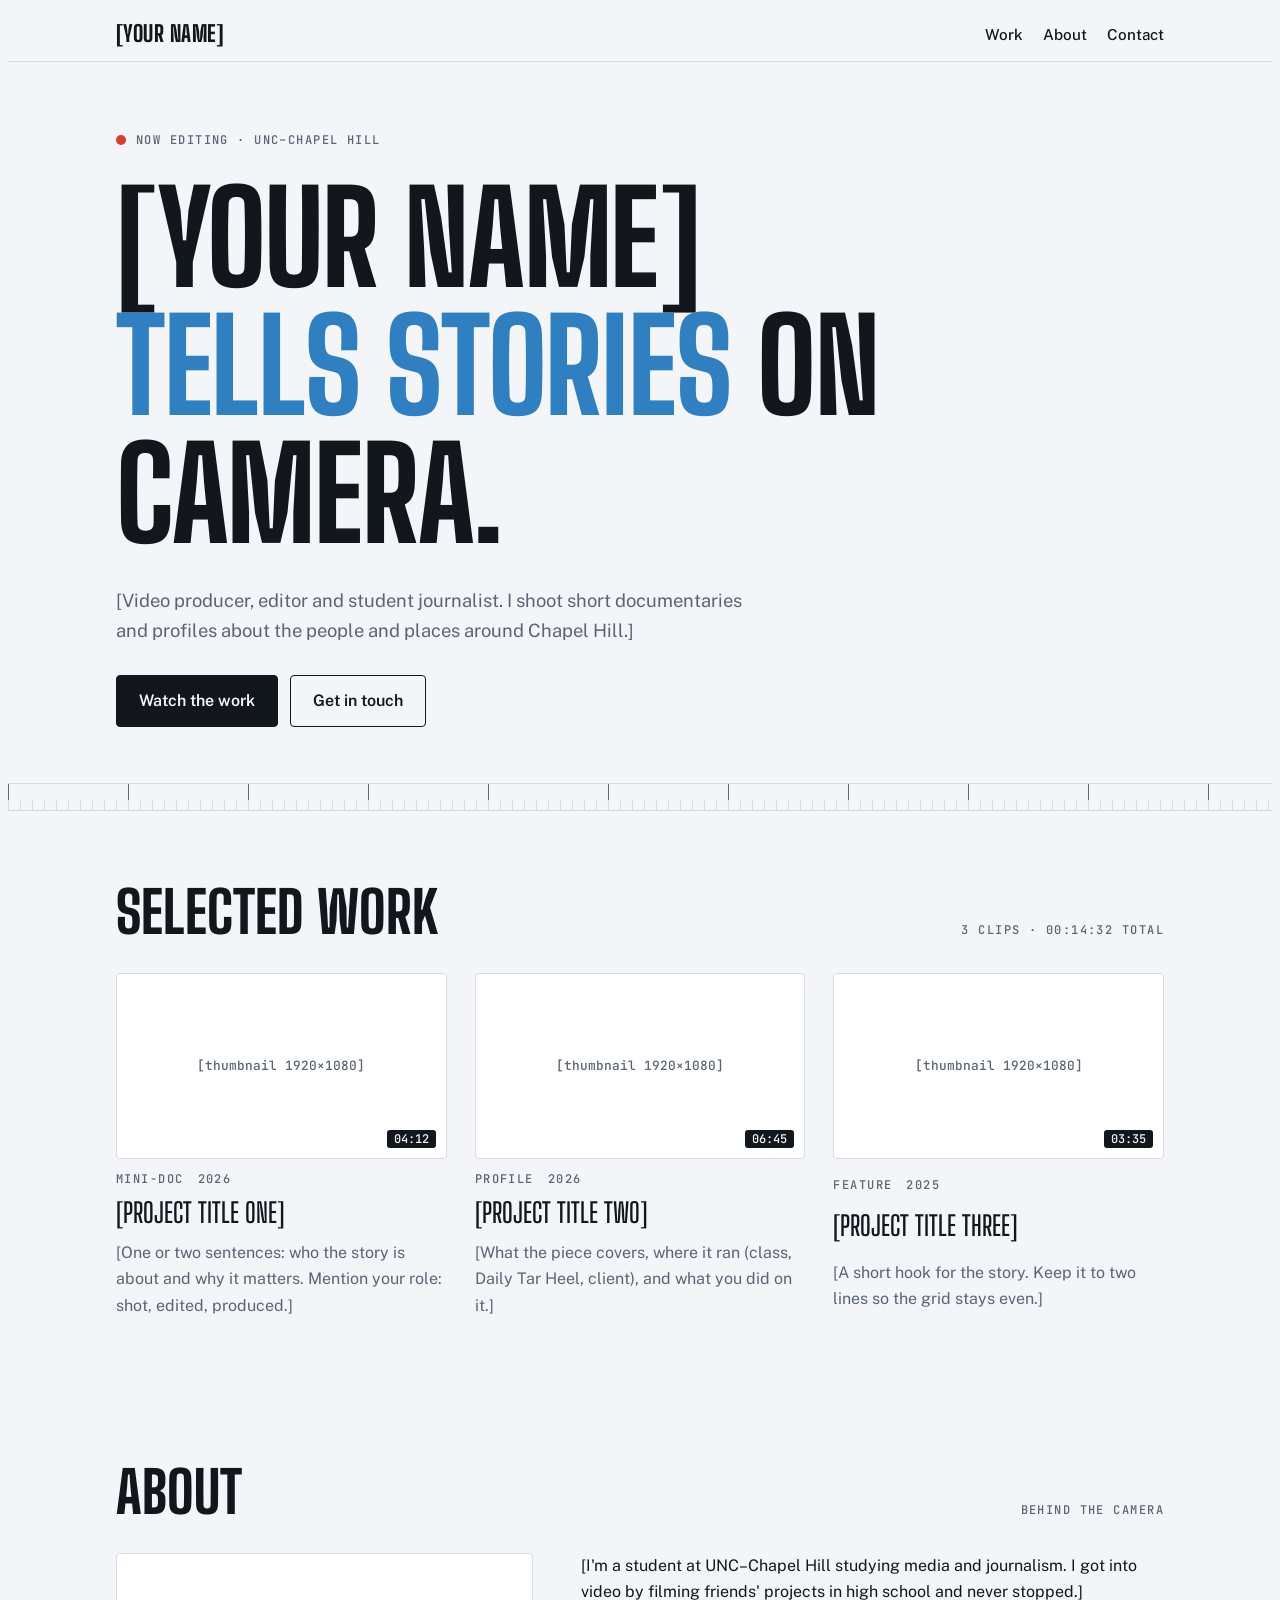
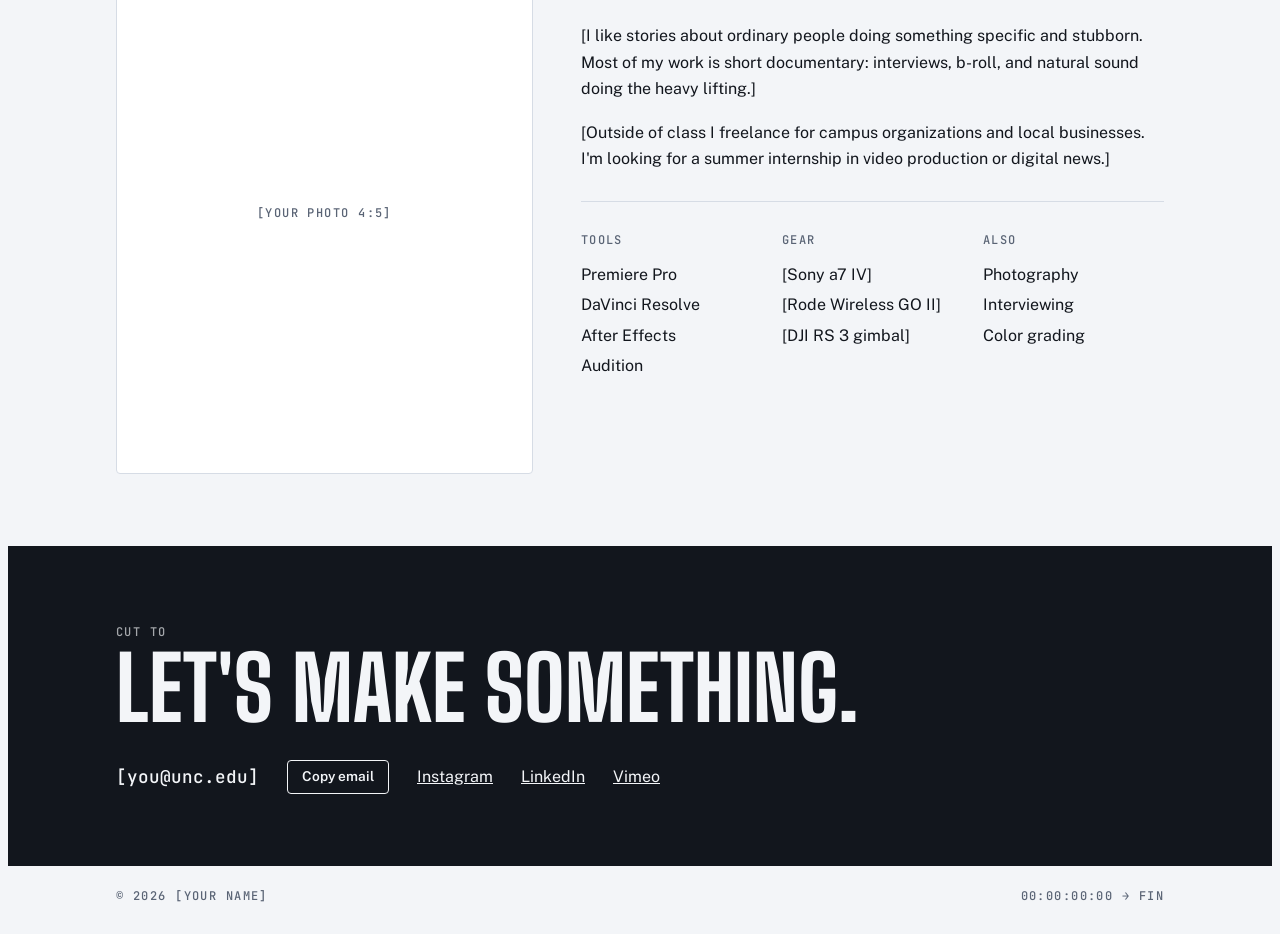
==== index.html @ 4b03401a "Add files via upload" ====
<!doctype html>
<html lang="en">
<head>
<meta charset="utf-8">
<meta name="viewport" content="width=device-width, initial-scale=1">
<title>Reel &amp; Portfolio</title>
<link rel="preconnect" href="https://fonts.googleapis.com">
<link rel="preconnect" href="https://fonts.gstatic.com" crossorigin>
<link rel="stylesheet" href="https://fonts.googleapis.com/css2?family=Big+Shoulders+Display:wght@600;800&family=Public+Sans:wght@400;500;600&family=JetBrains+Mono:wght@400;500&display=swap">
<style>
/* Layout: an editing-timeline page. Hero slate, then projects as "clips" with timecodes, then about + contact. */
:root {
  --bg: #f3f5f8;
  --surface: #ffffff;
  --ink: #12161d;
  --muted: #5a6475;
  --line: #d6dce5;
  --accent: #2f7fc1;      /* Carolina-ish blue, deepened for contrast */
  --rec: #d6402f;
  --display: "Big Shoulders Display", "Arial Narrow", Impact, sans-serif;
  --body: "Public Sans", system-ui, -apple-system, "Segoe UI", sans-serif;
  --mono: "JetBrains Mono", ui-monospace, Menlo, Consolas, monospace;
}
@media (prefers-color-scheme: dark) {
  :root:not([data-theme="light"]) {
    --bg: #0e1218; --surface: #161b23; --ink: #e8edf4; --muted: #96a1b3;
    --line: #2a313d; --accent: #6fb3e6; --rec: #ff6a55; color-scheme: dark;
  }
}
:root[data-theme="dark"] {
  --bg: #0e1218; --surface: #161b23; --ink: #e8edf4; --muted: #96a1b3;
  --line: #2a313d; --accent: #6fb3e6; --rec: #ff6a55; color-scheme: dark;
}

* { box-sizing: border-box; }
body {
  background: var(--bg); color: var(--ink);
  font: 400 1rem/1.65 var(--body);
}
.wrap {
  max-width: 1080px; margin: 0 auto;
  padding-left: max(16px, env(safe-area-inset-left, 0px));
  padding-right: max(16px, env(safe-area-inset-right, 0px));
}
a { color: var(--accent); }
a:focus-visible, button:focus-visible { outline: 2px solid var(--accent); outline-offset: 3px; }
h1, h2, h3 { font-family: var(--display); text-wrap: balance; line-height: 1; margin: 0; }
.label {
  font: 500 0.75rem/1 var(--mono); letter-spacing: 0.12em; text-transform: uppercase; color: var(--muted);
}

/* Nav */
nav {
  position: sticky; top: env(safe-area-inset-top, 0px); z-index: 5;
  background: color-mix(in srgb, var(--bg) 88%, transparent);
  backdrop-filter: blur(8px); border-bottom: 1px solid var(--line);
}
nav .wrap { display: flex; align-items: center; justify-content: space-between; gap: 16px; padding-block: 14px; }
.logo { font: 800 1.4rem/1 var(--display); letter-spacing: 0.02em; color: var(--ink); text-decoration: none; text-transform: uppercase; }
.nav-links { display: flex; gap: 20px; flex-wrap: wrap; }
.nav-links a { color: var(--ink); text-decoration: none; font-weight: 500; font-size: 0.95rem; }
.nav-links a:hover { color: var(--accent); }

/* Hero */
.hero .wrap { padding-block: 72px 56px; display: grid; gap: 28px; }
.rec { display: inline-flex; align-items: center; gap: 10px; }
.rec::before {
  content: ""; width: 10px; height: 10px; border-radius: 50%; background: var(--rec);
  animation: blink 1.4s steps(2, start) infinite;
}
@keyframes blink { to { visibility: hidden; } }
.hero h1 {
  font-size: clamp(3.4rem, 11vw, 8rem); font-weight: 800; text-transform: uppercase; letter-spacing: -0.01em;
}
.hero h1 span { color: var(--accent); }
.hero p { max-width: 58ch; font-size: 1.15rem; color: var(--muted); margin: 0; }
.cta { display: flex; gap: 12px; flex-wrap: wrap; }
.btn {
  display: inline-block; padding: 12px 22px; border-radius: 4px; font-weight: 600; text-decoration: none;
  border: 1.5px solid var(--ink); color: var(--ink);
}
.btn.primary { background: var(--ink); color: var(--bg); }
.btn:hover { border-color: var(--accent); }
.btn.primary:hover { background: var(--accent); }

/* Timeline ruler under hero */
.ruler {
  height: 28px; border-top: 1px solid var(--line); border-bottom: 1px solid var(--line);
  background-image:
    repeating-linear-gradient(90deg, var(--line) 0 1px, transparent 1px 12px),
    repeating-linear-gradient(90deg, var(--muted) 0 1px, transparent 1px 120px);
  background-size: auto 40%, auto 100%; background-repeat: repeat-x; background-position: bottom, bottom;
}

/* Sections */
section { padding-block: 72px; }
.sec-head { display: flex; align-items: baseline; justify-content: space-between; gap: 16px; flex-wrap: wrap; margin-bottom: 32px; }
.sec-head h2 { font-size: clamp(2.4rem, 6vw, 3.6rem); text-transform: uppercase; font-weight: 800; }

/* Project clips */
.clips { display: grid; grid-template-columns: repeat(auto-fit, minmax(300px, 1fr)); gap: 28px; }
.clip { display: grid; gap: 14px; min-width: 0; color: inherit; text-decoration: none; }
.thumb {
  position: relative; aspect-ratio: 16 / 9; max-width: 100%; border-radius: 4px; overflow: hidden;
  background: var(--surface); border: 1px solid var(--line);
  display: grid; place-items: center;
}
.thumb img { width: 100%; height: 100%; object-fit: cover; }
.thumb .placeholder { font: 500 0.8rem/1.4 var(--mono); color: var(--muted); text-align: center; padding: 16px; }
.thumb .tc {
  position: absolute; right: 10px; bottom: 10px; padding: 3px 7px; border-radius: 3px;
  font: 500 0.75rem/1 var(--mono); background: var(--ink); color: var(--bg);
}
.thumb .play {
  position: absolute; inset: 0; display: grid; place-items: center; opacity: 0; transition: opacity .2s;
  background: color-mix(in srgb, var(--ink) 35%, transparent);
}
.thumb .play::after {
  content: ""; border-left: 22px solid #fff; border-top: 14px solid transparent; border-bottom: 14px solid transparent; margin-left: 6px;
}
.clip:hover .play, .clip:focus-visible .play { opacity: 1; }
.clip h3 { font-size: 1.7rem; font-weight: 600; text-transform: uppercase; }
.clip p { margin: 0; color: var(--muted); }
.meta { display: flex; gap: 14px; flex-wrap: wrap; }

/* About */
.about-grid { display: grid; grid-template-columns: minmax(0, 1fr) minmax(0, 1.4fr); gap: 48px; align-items: start; }
.portrait {
  aspect-ratio: 4 / 5; max-width: 100%; border-radius: 4px; background: var(--surface); border: 1px solid var(--line);
  display: grid; place-items: center; overflow: hidden;
}
.portrait img { width: 100%; height: 100%; object-fit: cover; }
.about-text p { max-width: 62ch; margin: 0 0 1.1em; }
.kit { display: grid; grid-template-columns: repeat(auto-fit, minmax(180px, 1fr)); gap: 20px; margin-top: 28px; padding-top: 24px; border-top: 1px solid var(--line); }
.kit ul { list-style: none; padding: 0; margin: 10px 0 0; display: grid; gap: 4px; }

/* Contact */
.contact { background: var(--ink); color: var(--bg); }
.contact h2 { font-size: clamp(2.6rem, 8vw, 5.5rem); text-transform: uppercase; font-weight: 800; }
.contact .label { color: color-mix(in srgb, var(--bg) 65%, var(--ink)); }
.contact-row { display: flex; gap: 12px 28px; flex-wrap: wrap; margin-top: 28px; align-items: center; }
.email { font: 500 1.1rem/1 var(--mono); user-select: all; }
.contact a { color: var(--bg); }
.copy {
  font: 600 0.85rem/1 var(--body); padding: 9px 14px; border-radius: 4px; cursor: pointer;
  background: transparent; color: var(--bg); border: 1.5px solid currentColor;
}
footer .wrap { padding-block: 24px; display: flex; justify-content: space-between; gap: 12px; flex-wrap: wrap; }

@media (max-width: 720px) {
  .about-grid { grid-template-columns: 1fr; }
  .portrait { max-width: 320px; }
  .hero .wrap { padding-block: 48px 40px; }
  section { padding-block: 52px; }
}
@media (prefers-reduced-motion: reduce) {
  .rec::before { animation: none; }
  .thumb .play { transition: none; }
}
</style>
</head>
<body>

<!-- ============================================================
     EDIT ME: everything in [brackets] is a placeholder.
     Images: drop files next to this page and swap the
     <div class="placeholder"> for <img src="your-file.jpg" alt="...">
     ============================================================ -->

<nav>
  <div class="wrap">
    <a class="logo" href="#top">[Your Name]</a>
    <div class="nav-links">
      <a href="#work">Work</a>
      <a href="#about">About</a>
      <a href="#contact">Contact</a>
    </div>
  </div>
</nav>

<header class="hero" id="top">
  <div class="wrap">
    <span class="label rec">Now editing · UNC–Chapel Hill</span>
    <h1>[Your Name]<br><span>tells stories</span> on camera.</h1>
    <p>[Video producer, editor and student journalist. I shoot short documentaries and profiles about the people and places around Chapel Hill.]</p>
    <div class="cta">
      <a class="btn primary" href="#work">Watch the work</a>
      <a class="btn" href="#contact">Get in touch</a>
    </div>
  </div>
  <div class="ruler" aria-hidden="true"></div>
</header>

<main>
  <section id="work">
    <div class="wrap">
      <div class="sec-head">
        <h2>Selected work</h2>
        <span class="label">3 clips · 00:14:32 total</span>
      </div>

      <div class="clips">
        <a class="clip" href="[https://youtube.com/your-video-1]" target="_blank" rel="noopener">
          <div class="thumb">
            <div class="placeholder">[thumbnail 1920×1080]</div>
            <span class="play" aria-hidden="true"></span>
            <span class="tc">04:12</span>
          </div>
          <div class="meta"><span class="label">Mini-doc</span><span class="label">2026</span></div>
          <h3>[Project title one]</h3>
          <p>[One or two sentences: who the story is about and why it matters. Mention your role: shot, edited, produced.]</p>
        </a>

        <a class="clip" href="[https://youtube.com/your-video-2]" target="_blank" rel="noopener">
          <div class="thumb">
            <div class="placeholder">[thumbnail 1920×1080]</div>
            <span class="play" aria-hidden="true"></span>
            <span class="tc">06:45</span>
          </div>
          <div class="meta"><span class="label">Profile</span><span class="label">2026</span></div>
          <h3>[Project title two]</h3>
          <p>[What the piece covers, where it ran (class, Daily Tar Heel, client), and what you did on it.]</p>
        </a>

        <a class="clip" href="[https://youtube.com/your-video-3]" target="_blank" rel="noopener">
          <div class="thumb">
            <div class="placeholder">[thumbnail 1920×1080]</div>
            <span class="play" aria-hidden="true"></span>
            <span class="tc">03:35</span>
          </div>
          <div class="meta"><span class="label">Feature</span><span class="label">2025</span></div>
          <h3>[Project title three]</h3>
          <p>[A short hook for the story. Keep it to two lines so the grid stays even.]</p>
        </a>
      </div>
    </div>
  </section>

  <section id="about">
    <div class="wrap">
      <div class="sec-head">
        <h2>About</h2>
        <span class="label">Behind the camera</span>
      </div>
      <div class="about-grid">
        <div class="portrait">
          <div class="placeholder label">[your photo 4:5]</div>
        </div>
        <div class="about-text">
          <p>[I'm a student at UNC–Chapel Hill studying media and journalism. I got into video by filming friends' projects in high school and never stopped.]</p>
          <p>[I like stories about ordinary people doing something specific and stubborn. Most of my work is short documentary: interviews, b-roll, and natural sound doing the heavy lifting.]</p>
          <p>[Outside of class I freelance for campus organizations and local businesses. I'm looking for a summer internship in video production or digital news.]</p>

          <div class="kit">
            <div>
              <span class="label">Tools</span>
              <ul><li>Premiere Pro</li><li>DaVinci Resolve</li><li>After Effects</li><li>Audition</li></ul>
            </div>
            <div>
              <span class="label">Gear</span>
              <ul><li>[Sony a7 IV]</li><li>[Rode Wireless GO II]</li><li>[DJI RS 3 gimbal]</li></ul>
            </div>
            <div>
              <span class="label">Also</span>
              <ul><li>Photography</li><li>Interviewing</li><li>Color grading</li></ul>
            </div>
          </div>
        </div>
      </div>
    </div>
  </section>

  <section id="contact" class="contact">
    <div class="wrap">
      <span class="label">Cut to</span>
      <h2>Let's make something.</h2>
      <div class="contact-row">
        <span class="email" id="email">[you@unc.edu]</span>
        <button class="copy" id="copy-btn" type="button">Copy email</button>
        <a href="[https://instagram.com/you]" target="_blank" rel="noopener">Instagram</a>
        <a href="[https://linkedin.com/in/you]" target="_blank" rel="noopener">LinkedIn</a>
        <a href="[https://vimeo.com/you]" target="_blank" rel="noopener">Vimeo</a>
      </div>
    </div>
  </section>
</main>

<footer>
  <div class="wrap">
    <span class="label">© 2026 [Your Name]</span>
    <span class="label">00:00:00:00 → fin</span>
  </div>
</footer>

<script>
document.getElementById('copy-btn').addEventListener('click', function () {
  var btn = this, text = document.getElementById('email').textContent.trim();
  function done(msg) { btn.textContent = msg; setTimeout(function () { btn.textContent = 'Copy email'; }, 1600); }
  if (navigator.clipboard && navigator.clipboard.writeText) {
    navigator.clipboard.writeText(text).then(function () { done('Copied'); }, fallback);
  } else { fallback(); }
  function fallback() {
    var r = document.createRange(); r.selectNodeContents(document.getElementById('email'));
    var s = getSelection(); s.removeAllRanges(); s.addRange(r); done('Press ⌘C');
  }
});
</script>
</body>
</html>
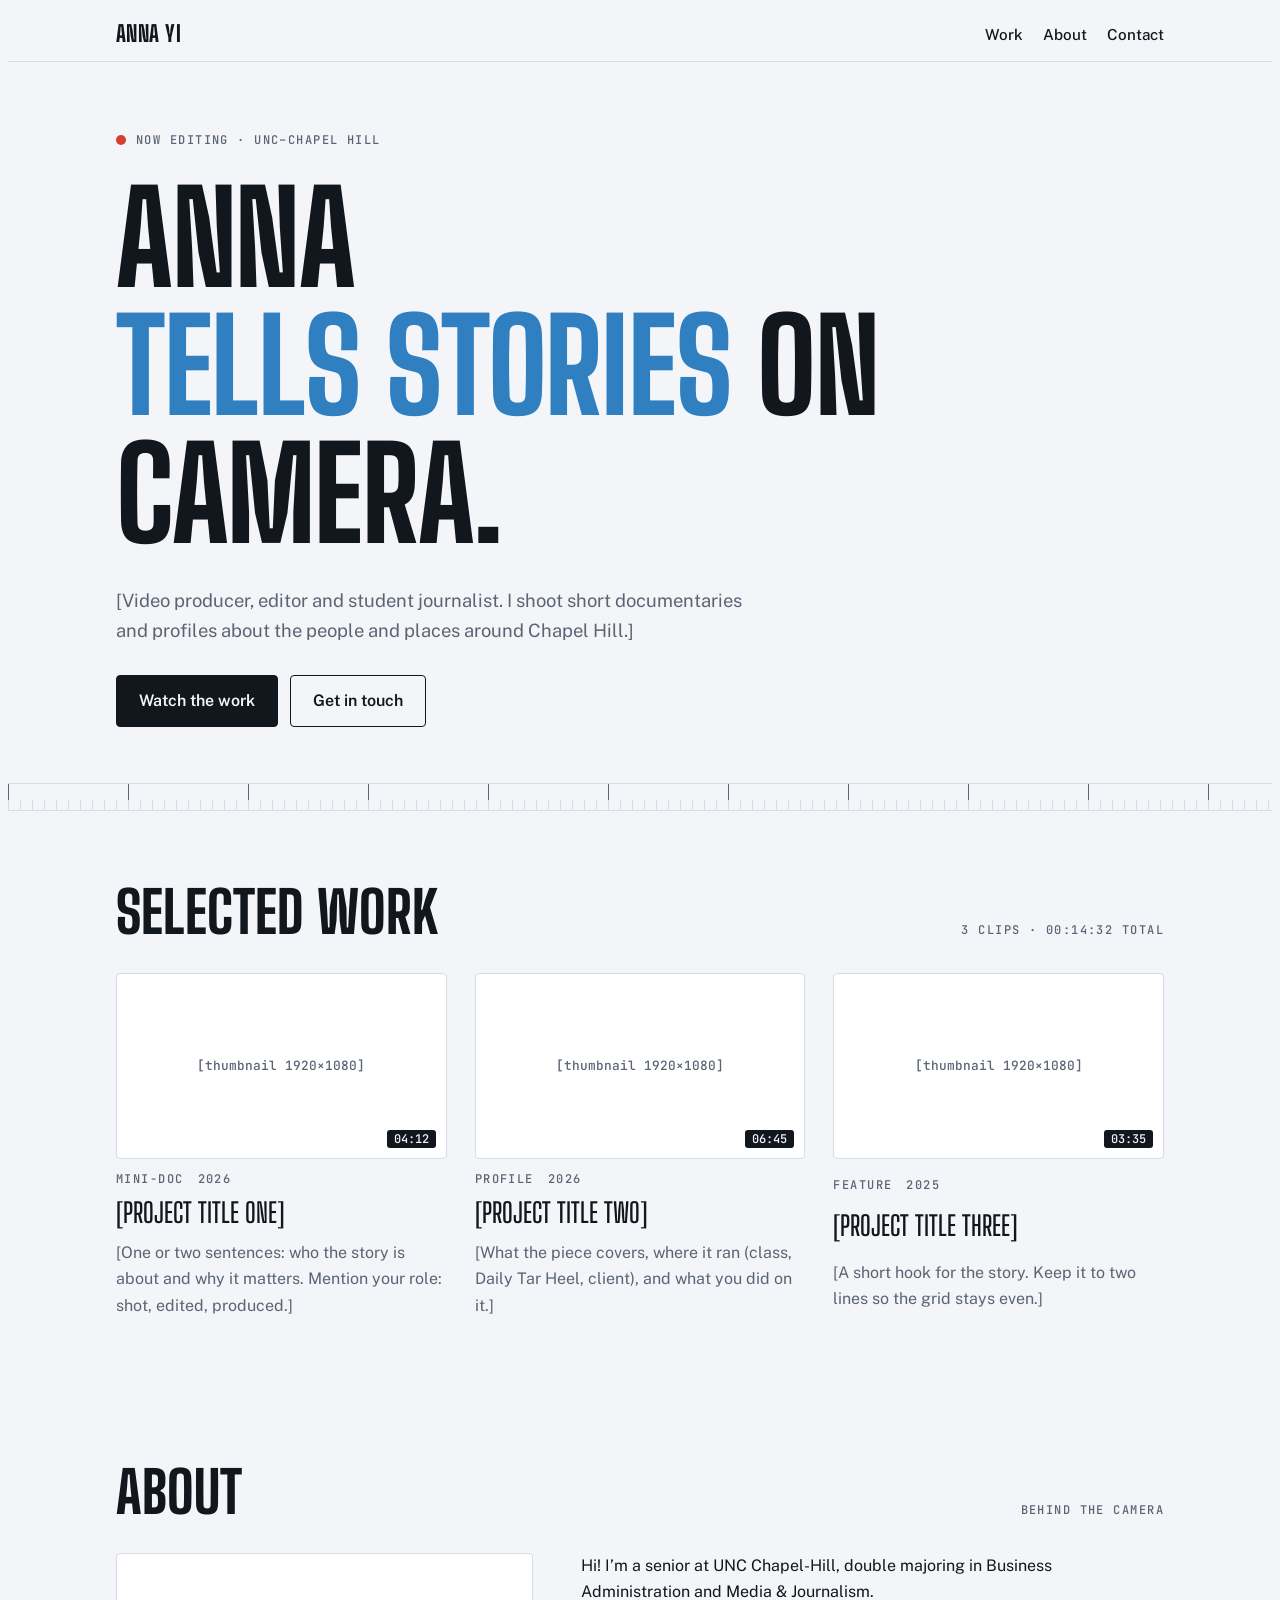
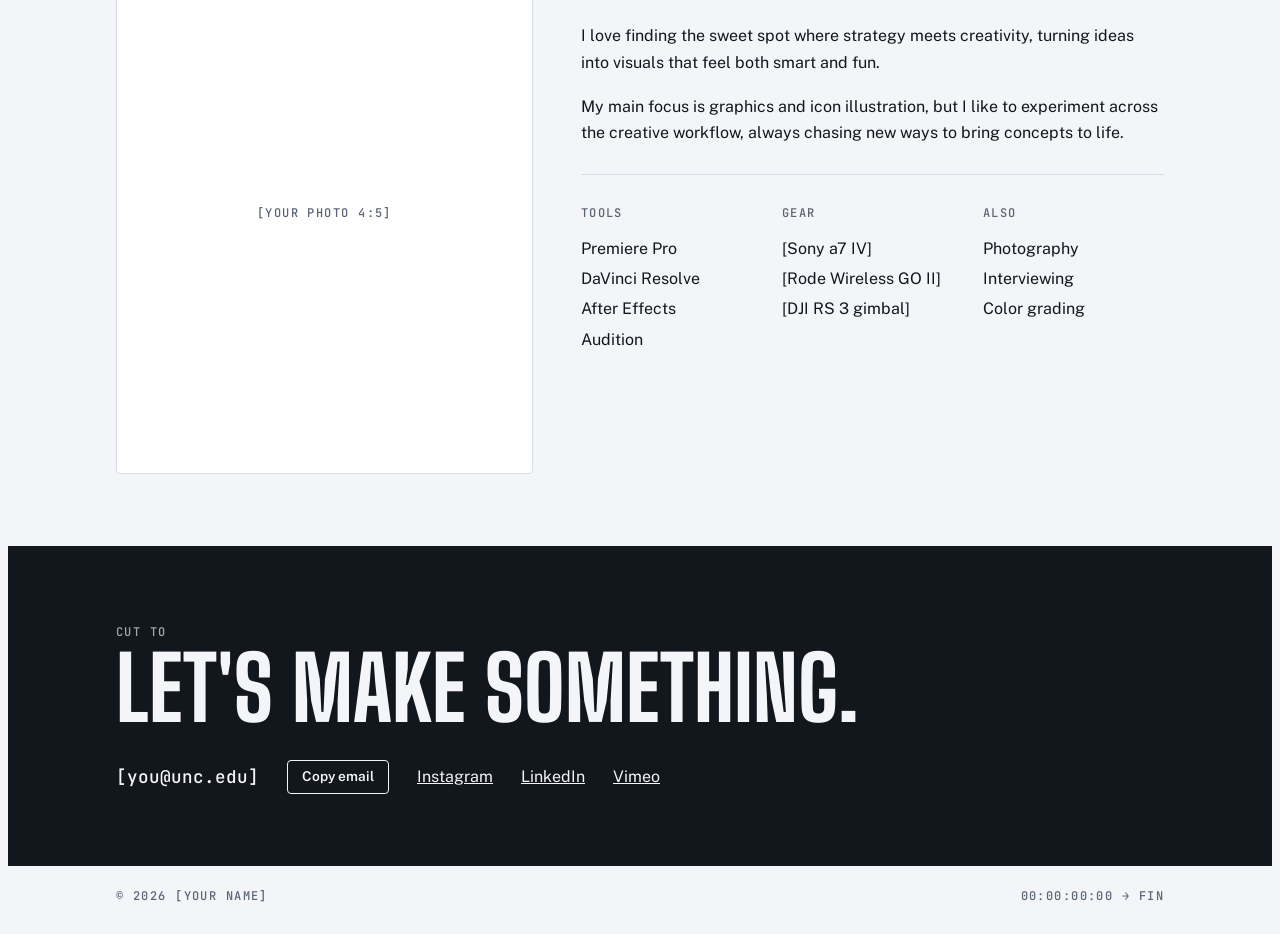
==== commit df5e5430: "Update index.html filled in some name blanks" ====
--- a/index.html
+++ b/index.html
@@ -169,7 +169,7 @@
 
 <nav>
   <div class="wrap">
-    <a class="logo" href="#top">[Your Name]</a>
+    <a class="logo" href="#top">Anna Yi</a>
     <div class="nav-links">
       <a href="#work">Work</a>
       <a href="#about">About</a>
@@ -181,7 +181,7 @@
 <header class="hero" id="top">
   <div class="wrap">
     <span class="label rec">Now editing · UNC–Chapel Hill</span>
-    <h1>[Your Name]<br><span>tells stories</span> on camera.</h1>
+    <h1>Anna <br><span>tells stories</span> on camera.</h1>
     <p>[Video producer, editor and student journalist. I shoot short documentaries and profiles about the people and places around Chapel Hill.]</p>
     <div class="cta">
       <a class="btn primary" href="#work">Watch the work</a>
@@ -247,9 +247,9 @@
           <div class="placeholder label">[your photo 4:5]</div>
         </div>
         <div class="about-text">
-          <p>[I'm a student at UNC–Chapel Hill studying media and journalism. I got into video by filming friends' projects in high school and never stopped.]</p>
-          <p>[I like stories about ordinary people doing something specific and stubborn. Most of my work is short documentary: interviews, b-roll, and natural sound doing the heavy lifting.]</p>
-          <p>[Outside of class I freelance for campus organizations and local businesses. I'm looking for a summer internship in video production or digital news.]</p>
+          <p>Hi! I’m a senior at UNC Chapel-Hill, double majoring in Business Administration and Media & Journalism. </p>
+          <p>I love finding the sweet spot where strategy meets creativity, turning ideas into visuals that feel both smart and fun. </p>
+          <p>My main focus is graphics and icon illustration, but I like to experiment across the creative workflow, always chasing new ways to bring concepts to life.</p>
 
           <div class="kit">
             <div>
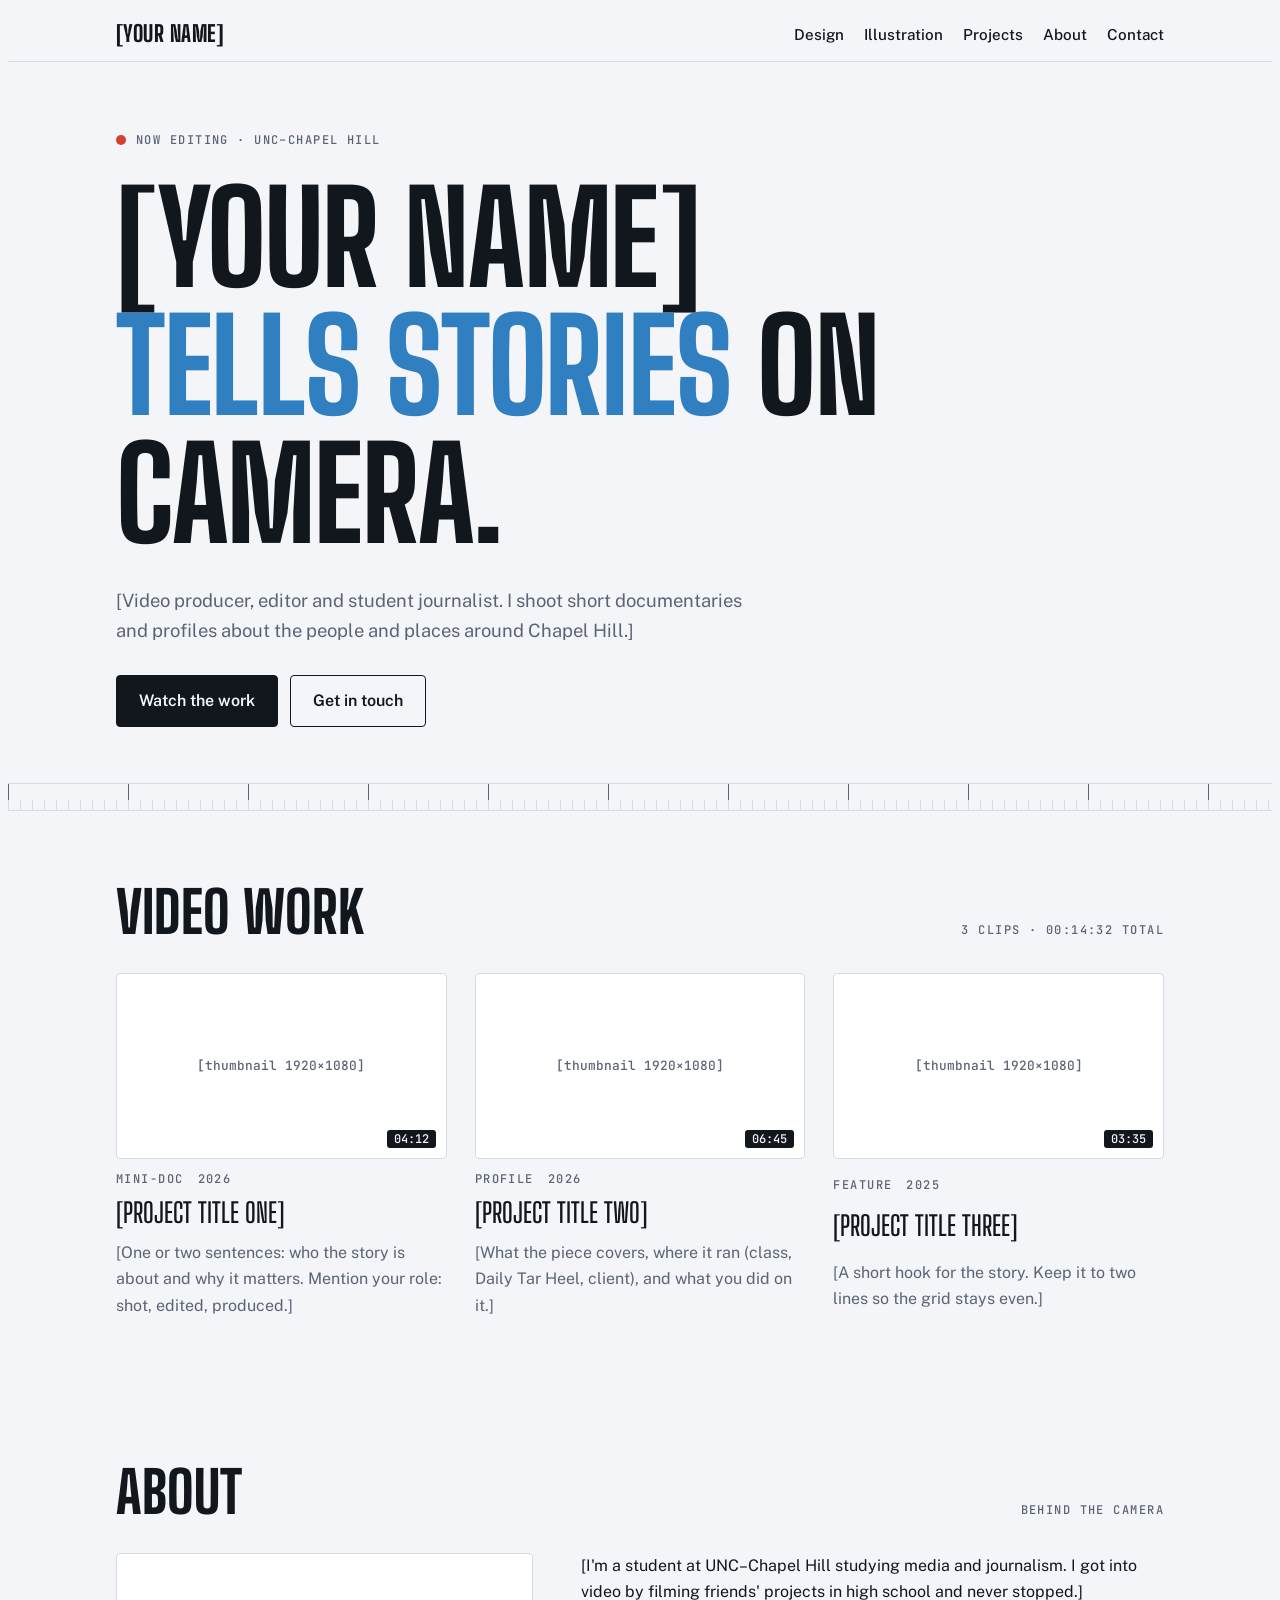
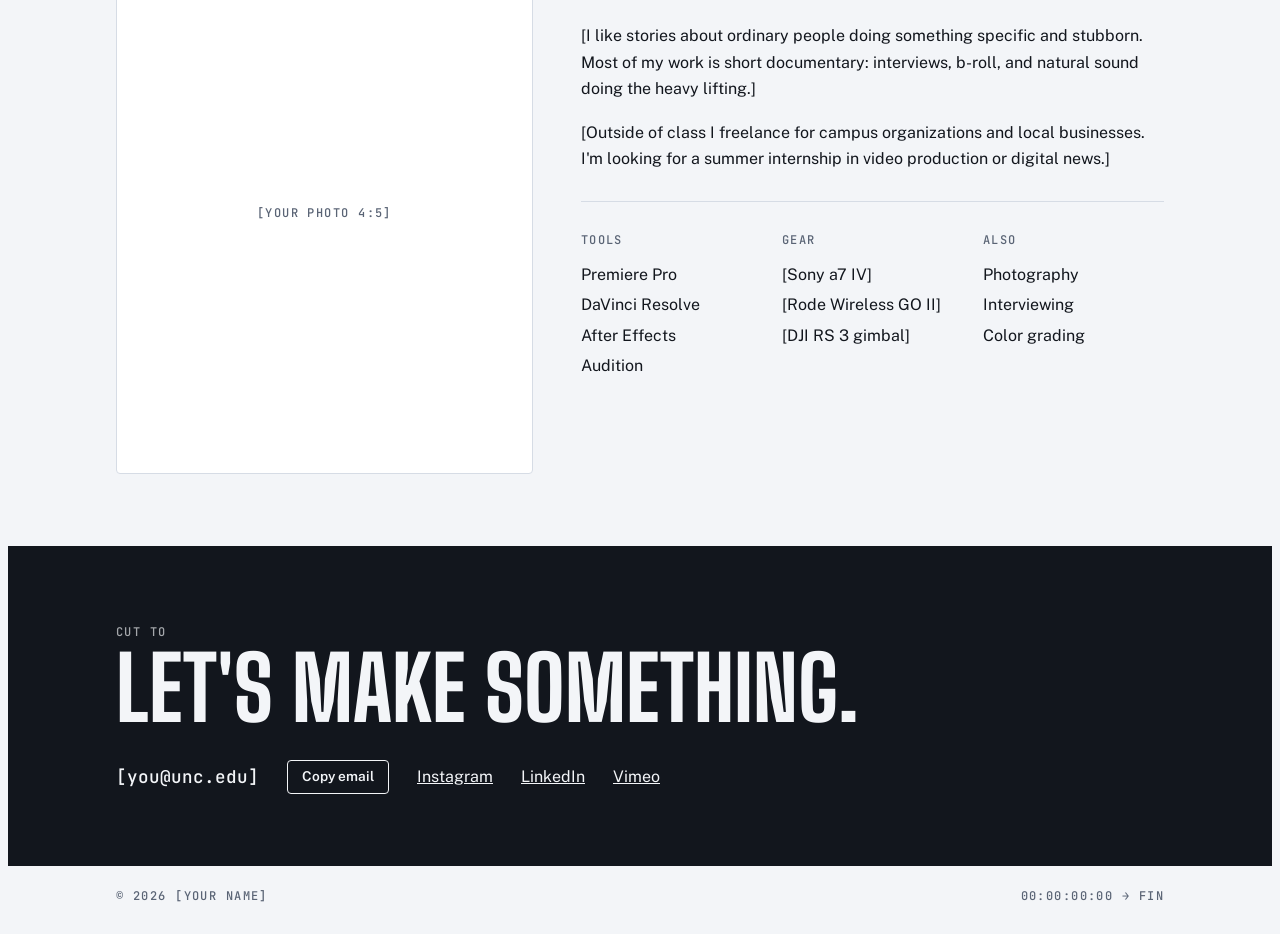
==== commit fa34627c: "Add files via upload" ====
--- a/index.html
+++ b/index.html
@@ -7,157 +7,7 @@
 <link rel="preconnect" href="https://fonts.googleapis.com">
 <link rel="preconnect" href="https://fonts.gstatic.com" crossorigin>
 <link rel="stylesheet" href="https://fonts.googleapis.com/css2?family=Big+Shoulders+Display:wght@600;800&family=Public+Sans:wght@400;500;600&family=JetBrains+Mono:wght@400;500&display=swap">
-<style>
-/* Layout: an editing-timeline page. Hero slate, then projects as "clips" with timecodes, then about + contact. */
-:root {
-  --bg: #f3f5f8;
-  --surface: #ffffff;
-  --ink: #12161d;
-  --muted: #5a6475;
-  --line: #d6dce5;
-  --accent: #2f7fc1;      /* Carolina-ish blue, deepened for contrast */
-  --rec: #d6402f;
-  --display: "Big Shoulders Display", "Arial Narrow", Impact, sans-serif;
-  --body: "Public Sans", system-ui, -apple-system, "Segoe UI", sans-serif;
-  --mono: "JetBrains Mono", ui-monospace, Menlo, Consolas, monospace;
-}
-@media (prefers-color-scheme: dark) {
-  :root:not([data-theme="light"]) {
-    --bg: #0e1218; --surface: #161b23; --ink: #e8edf4; --muted: #96a1b3;
-    --line: #2a313d; --accent: #6fb3e6; --rec: #ff6a55; color-scheme: dark;
-  }
-}
-:root[data-theme="dark"] {
-  --bg: #0e1218; --surface: #161b23; --ink: #e8edf4; --muted: #96a1b3;
-  --line: #2a313d; --accent: #6fb3e6; --rec: #ff6a55; color-scheme: dark;
-}
-
-* { box-sizing: border-box; }
-body {
-  background: var(--bg); color: var(--ink);
-  font: 400 1rem/1.65 var(--body);
-}
-.wrap {
-  max-width: 1080px; margin: 0 auto;
-  padding-left: max(16px, env(safe-area-inset-left, 0px));
-  padding-right: max(16px, env(safe-area-inset-right, 0px));
-}
-a { color: var(--accent); }
-a:focus-visible, button:focus-visible { outline: 2px solid var(--accent); outline-offset: 3px; }
-h1, h2, h3 { font-family: var(--display); text-wrap: balance; line-height: 1; margin: 0; }
-.label {
-  font: 500 0.75rem/1 var(--mono); letter-spacing: 0.12em; text-transform: uppercase; color: var(--muted);
-}
-
-/* Nav */
-nav {
-  position: sticky; top: env(safe-area-inset-top, 0px); z-index: 5;
-  background: color-mix(in srgb, var(--bg) 88%, transparent);
-  backdrop-filter: blur(8px); border-bottom: 1px solid var(--line);
-}
-nav .wrap { display: flex; align-items: center; justify-content: space-between; gap: 16px; padding-block: 14px; }
-.logo { font: 800 1.4rem/1 var(--display); letter-spacing: 0.02em; color: var(--ink); text-decoration: none; text-transform: uppercase; }
-.nav-links { display: flex; gap: 20px; flex-wrap: wrap; }
-.nav-links a { color: var(--ink); text-decoration: none; font-weight: 500; font-size: 0.95rem; }
-.nav-links a:hover { color: var(--accent); }
-
-/* Hero */
-.hero .wrap { padding-block: 72px 56px; display: grid; gap: 28px; }
-.rec { display: inline-flex; align-items: center; gap: 10px; }
-.rec::before {
-  content: ""; width: 10px; height: 10px; border-radius: 50%; background: var(--rec);
-  animation: blink 1.4s steps(2, start) infinite;
-}
-@keyframes blink { to { visibility: hidden; } }
-.hero h1 {
-  font-size: clamp(3.4rem, 11vw, 8rem); font-weight: 800; text-transform: uppercase; letter-spacing: -0.01em;
-}
-.hero h1 span { color: var(--accent); }
-.hero p { max-width: 58ch; font-size: 1.15rem; color: var(--muted); margin: 0; }
-.cta { display: flex; gap: 12px; flex-wrap: wrap; }
-.btn {
-  display: inline-block; padding: 12px 22px; border-radius: 4px; font-weight: 600; text-decoration: none;
-  border: 1.5px solid var(--ink); color: var(--ink);
-}
-.btn.primary { background: var(--ink); color: var(--bg); }
-.btn:hover { border-color: var(--accent); }
-.btn.primary:hover { background: var(--accent); }
-
-/* Timeline ruler under hero */
-.ruler {
-  height: 28px; border-top: 1px solid var(--line); border-bottom: 1px solid var(--line);
-  background-image:
-    repeating-linear-gradient(90deg, var(--line) 0 1px, transparent 1px 12px),
-    repeating-linear-gradient(90deg, var(--muted) 0 1px, transparent 1px 120px);
-  background-size: auto 40%, auto 100%; background-repeat: repeat-x; background-position: bottom, bottom;
-}
-
-/* Sections */
-section { padding-block: 72px; }
-.sec-head { display: flex; align-items: baseline; justify-content: space-between; gap: 16px; flex-wrap: wrap; margin-bottom: 32px; }
-.sec-head h2 { font-size: clamp(2.4rem, 6vw, 3.6rem); text-transform: uppercase; font-weight: 800; }
-
-/* Project clips */
-.clips { display: grid; grid-template-columns: repeat(auto-fit, minmax(300px, 1fr)); gap: 28px; }
-.clip { display: grid; gap: 14px; min-width: 0; color: inherit; text-decoration: none; }
-.thumb {
-  position: relative; aspect-ratio: 16 / 9; max-width: 100%; border-radius: 4px; overflow: hidden;
-  background: var(--surface); border: 1px solid var(--line);
-  display: grid; place-items: center;
-}
-.thumb img { width: 100%; height: 100%; object-fit: cover; }
-.thumb .placeholder { font: 500 0.8rem/1.4 var(--mono); color: var(--muted); text-align: center; padding: 16px; }
-.thumb .tc {
-  position: absolute; right: 10px; bottom: 10px; padding: 3px 7px; border-radius: 3px;
-  font: 500 0.75rem/1 var(--mono); background: var(--ink); color: var(--bg);
-}
-.thumb .play {
-  position: absolute; inset: 0; display: grid; place-items: center; opacity: 0; transition: opacity .2s;
-  background: color-mix(in srgb, var(--ink) 35%, transparent);
-}
-.thumb .play::after {
-  content: ""; border-left: 22px solid #fff; border-top: 14px solid transparent; border-bottom: 14px solid transparent; margin-left: 6px;
-}
-.clip:hover .play, .clip:focus-visible .play { opacity: 1; }
-.clip h3 { font-size: 1.7rem; font-weight: 600; text-transform: uppercase; }
-.clip p { margin: 0; color: var(--muted); }
-.meta { display: flex; gap: 14px; flex-wrap: wrap; }
-
-/* About */
-.about-grid { display: grid; grid-template-columns: minmax(0, 1fr) minmax(0, 1.4fr); gap: 48px; align-items: start; }
-.portrait {
-  aspect-ratio: 4 / 5; max-width: 100%; border-radius: 4px; background: var(--surface); border: 1px solid var(--line);
-  display: grid; place-items: center; overflow: hidden;
-}
-.portrait img { width: 100%; height: 100%; object-fit: cover; }
-.about-text p { max-width: 62ch; margin: 0 0 1.1em; }
-.kit { display: grid; grid-template-columns: repeat(auto-fit, minmax(180px, 1fr)); gap: 20px; margin-top: 28px; padding-top: 24px; border-top: 1px solid var(--line); }
-.kit ul { list-style: none; padding: 0; margin: 10px 0 0; display: grid; gap: 4px; }
-
-/* Contact */
-.contact { background: var(--ink); color: var(--bg); }
-.contact h2 { font-size: clamp(2.6rem, 8vw, 5.5rem); text-transform: uppercase; font-weight: 800; }
-.contact .label { color: color-mix(in srgb, var(--bg) 65%, var(--ink)); }
-.contact-row { display: flex; gap: 12px 28px; flex-wrap: wrap; margin-top: 28px; align-items: center; }
-.email { font: 500 1.1rem/1 var(--mono); user-select: all; }
-.contact a { color: var(--bg); }
-.copy {
-  font: 600 0.85rem/1 var(--body); padding: 9px 14px; border-radius: 4px; cursor: pointer;
-  background: transparent; color: var(--bg); border: 1.5px solid currentColor;
-}
-footer .wrap { padding-block: 24px; display: flex; justify-content: space-between; gap: 12px; flex-wrap: wrap; }
-
-@media (max-width: 720px) {
-  .about-grid { grid-template-columns: 1fr; }
-  .portrait { max-width: 320px; }
-  .hero .wrap { padding-block: 48px 40px; }
-  section { padding-block: 52px; }
-}
-@media (prefers-reduced-motion: reduce) {
-  .rec::before { animation: none; }
-  .thumb .play { transition: none; }
-}
-</style>
+<link rel="stylesheet" href="style.css">
 </head>
 <body>
 
@@ -169,10 +19,12 @@
 
 <nav>
   <div class="wrap">
-    <a class="logo" href="#top">Anna Yi</a>
+    <a class="logo" href="index.html">[Your Name]</a>
     <div class="nav-links">
-      <a href="#work">Work</a>
-      <a href="#about">About</a>
+      <a href="design.html">Design</a>
+      <a href="illustration.html">Illustration</a>
+      <a href="projects.html">Projects</a>
+      <a href="index.html#about">About</a>
       <a href="#contact">Contact</a>
     </div>
   </div>
@@ -181,7 +33,7 @@
 <header class="hero" id="top">
   <div class="wrap">
     <span class="label rec">Now editing · UNC–Chapel Hill</span>
-    <h1>Anna <br><span>tells stories</span> on camera.</h1>
+    <h1>[Your Name]<br><span>tells stories</span> on camera.</h1>
     <p>[Video producer, editor and student journalist. I shoot short documentaries and profiles about the people and places around Chapel Hill.]</p>
     <div class="cta">
       <a class="btn primary" href="#work">Watch the work</a>
@@ -195,7 +47,7 @@
   <section id="work">
     <div class="wrap">
       <div class="sec-head">
-        <h2>Selected work</h2>
+        <h2>Video work</h2>
         <span class="label">3 clips · 00:14:32 total</span>
       </div>
 
@@ -247,9 +99,9 @@
           <div class="placeholder label">[your photo 4:5]</div>
         </div>
         <div class="about-text">
-          <p>Hi! I’m a senior at UNC Chapel-Hill, double majoring in Business Administration and Media & Journalism. </p>
-          <p>I love finding the sweet spot where strategy meets creativity, turning ideas into visuals that feel both smart and fun. </p>
-          <p>My main focus is graphics and icon illustration, but I like to experiment across the creative workflow, always chasing new ways to bring concepts to life.</p>
+          <p>[I'm a student at UNC–Chapel Hill studying media and journalism. I got into video by filming friends' projects in high school and never stopped.]</p>
+          <p>[I like stories about ordinary people doing something specific and stubborn. Most of my work is short documentary: interviews, b-roll, and natural sound doing the heavy lifting.]</p>
+          <p>[Outside of class I freelance for campus organizations and local businesses. I'm looking for a summer internship in video production or digital news.]</p>
 
           <div class="kit">
             <div>
--- a/style.css
+++ b/style.css
@@ -0,0 +1,208 @@
+/* Layout: an editing-timeline page. Hero slate, then projects as "clips" with timecodes, then about + contact. */
+:root {
+  --bg: #f3f5f8;
+  --surface: #ffffff;
+  --ink: #12161d;
+  --muted: #5a6475;
+  --line: #d6dce5;
+  --accent: #2f7fc1;      /* Carolina-ish blue, deepened for contrast */
+  --rec: #d6402f;
+  --display: "Big Shoulders Display", "Arial Narrow", Impact, sans-serif;
+  --body: "Public Sans", system-ui, -apple-system, "Segoe UI", sans-serif;
+  --mono: "JetBrains Mono", ui-monospace, Menlo, Consolas, monospace;
+}
+@media (prefers-color-scheme: dark) {
+  :root:not([data-theme="light"]) {
+    --bg: #0e1218; --surface: #161b23; --ink: #e8edf4; --muted: #96a1b3;
+    --line: #2a313d; --accent: #6fb3e6; --rec: #ff6a55; color-scheme: dark;
+  }
+}
+:root[data-theme="dark"] {
+  --bg: #0e1218; --surface: #161b23; --ink: #e8edf4; --muted: #96a1b3;
+  --line: #2a313d; --accent: #6fb3e6; --rec: #ff6a55; color-scheme: dark;
+}
+
+* { box-sizing: border-box; }
+body {
+  background: var(--bg); color: var(--ink);
+  font: 400 1rem/1.65 var(--body);
+}
+.wrap {
+  max-width: 1080px; margin: 0 auto;
+  padding-left: max(16px, env(safe-area-inset-left, 0px));
+  padding-right: max(16px, env(safe-area-inset-right, 0px));
+}
+a { color: var(--accent); }
+a:focus-visible, button:focus-visible { outline: 2px solid var(--accent); outline-offset: 3px; }
+h1, h2, h3 { font-family: var(--display); text-wrap: balance; line-height: 1; margin: 0; }
+.label {
+  font: 500 0.75rem/1 var(--mono); letter-spacing: 0.12em; text-transform: uppercase; color: var(--muted);
+}
+
+/* Nav */
+nav {
+  position: sticky; top: env(safe-area-inset-top, 0px); z-index: 5;
+  background: color-mix(in srgb, var(--bg) 88%, transparent);
+  backdrop-filter: blur(8px); border-bottom: 1px solid var(--line);
+}
+nav .wrap { display: flex; align-items: center; justify-content: space-between; gap: 16px; padding-block: 14px; }
+.logo { font: 800 1.4rem/1 var(--display); letter-spacing: 0.02em; color: var(--ink); text-decoration: none; text-transform: uppercase; }
+.nav-links { display: flex; gap: 20px; flex-wrap: wrap; }
+.nav-links a { color: var(--ink); text-decoration: none; font-weight: 500; font-size: 0.95rem; }
+.nav-links a:hover { color: var(--accent); }
+
+/* Hero */
+.hero .wrap { padding-block: 72px 56px; display: grid; gap: 28px; }
+.rec { display: inline-flex; align-items: center; gap: 10px; }
+.rec::before {
+  content: ""; width: 10px; height: 10px; border-radius: 50%; background: var(--rec);
+  animation: blink 1.4s steps(2, start) infinite;
+}
+@keyframes blink { to { visibility: hidden; } }
+.hero h1 {
+  font-size: clamp(3.4rem, 11vw, 8rem); font-weight: 800; text-transform: uppercase; letter-spacing: -0.01em;
+}
+.hero h1 span { color: var(--accent); }
+.hero p { max-width: 58ch; font-size: 1.15rem; color: var(--muted); margin: 0; }
+.cta { display: flex; gap: 12px; flex-wrap: wrap; }
+.btn {
+  display: inline-block; padding: 12px 22px; border-radius: 4px; font-weight: 600; text-decoration: none;
+  border: 1.5px solid var(--ink); color: var(--ink);
+}
+.btn.primary { background: var(--ink); color: var(--bg); }
+.btn:hover { border-color: var(--accent); }
+.btn.primary:hover { background: var(--accent); }
+
+/* Timeline ruler under hero */
+.ruler {
+  height: 28px; border-top: 1px solid var(--line); border-bottom: 1px solid var(--line);
+  background-image:
+    repeating-linear-gradient(90deg, var(--line) 0 1px, transparent 1px 12px),
+    repeating-linear-gradient(90deg, var(--muted) 0 1px, transparent 1px 120px);
+  background-size: auto 40%, auto 100%; background-repeat: repeat-x; background-position: bottom, bottom;
+}
+
+/* Sections */
+section { padding-block: 72px; }
+.sec-head { display: flex; align-items: baseline; justify-content: space-between; gap: 16px; flex-wrap: wrap; margin-bottom: 32px; }
+.sec-head h2 { font-size: clamp(2.4rem, 6vw, 3.6rem); text-transform: uppercase; font-weight: 800; }
+
+/* Project clips */
+.clips { display: grid; grid-template-columns: repeat(auto-fit, minmax(min(300px, 100%), 1fr)); gap: 28px; }
+.clip { display: grid; gap: 14px; min-width: 0; color: inherit; text-decoration: none; }
+.thumb {
+  position: relative; aspect-ratio: 16 / 9; max-width: 100%; border-radius: 4px; overflow: hidden;
+  background: var(--surface); border: 1px solid var(--line);
+  display: grid; place-items: center;
+}
+.thumb img { width: 100%; height: 100%; object-fit: cover; }
+.thumb .placeholder { font: 500 0.8rem/1.4 var(--mono); color: var(--muted); text-align: center; padding: 16px; }
+.thumb .tc {
+  position: absolute; right: 10px; bottom: 10px; padding: 3px 7px; border-radius: 3px;
+  font: 500 0.75rem/1 var(--mono); background: var(--ink); color: var(--bg);
+}
+.thumb .play {
+  position: absolute; inset: 0; display: grid; place-items: center; opacity: 0; transition: opacity .2s;
+  background: color-mix(in srgb, var(--ink) 35%, transparent);
+}
+.thumb .play::after {
+  content: ""; border-left: 22px solid #fff; border-top: 14px solid transparent; border-bottom: 14px solid transparent; margin-left: 6px;
+}
+.clip:hover .play, .clip:focus-visible .play { opacity: 1; }
+.clip h3 { font-size: 1.7rem; font-weight: 600; text-transform: uppercase; }
+.clip p { margin: 0; color: var(--muted); }
+.meta { display: flex; gap: 14px; flex-wrap: wrap; }
+
+/* About */
+.about-grid { display: grid; grid-template-columns: minmax(0, 1fr) minmax(0, 1.4fr); gap: 48px; align-items: start; }
+.portrait {
+  aspect-ratio: 4 / 5; max-width: 100%; border-radius: 4px; background: var(--surface); border: 1px solid var(--line);
+  display: grid; place-items: center; overflow: hidden;
+}
+.portrait img { width: 100%; height: 100%; object-fit: cover; }
+.about-text p { max-width: 62ch; margin: 0 0 1.1em; }
+.kit { display: grid; grid-template-columns: repeat(auto-fit, minmax(min(180px, 100%), 1fr)); gap: 20px; margin-top: 28px; padding-top: 24px; border-top: 1px solid var(--line); }
+.kit ul { list-style: none; padding: 0; margin: 10px 0 0; display: grid; gap: 4px; }
+
+/* Contact */
+.contact { background: var(--ink); color: var(--bg); }
+.contact h2 { font-size: clamp(2.6rem, 8vw, 5.5rem); text-transform: uppercase; font-weight: 800; }
+.contact .label { color: color-mix(in srgb, var(--bg) 65%, var(--ink)); }
+.contact-row { display: flex; gap: 12px 28px; flex-wrap: wrap; margin-top: 28px; align-items: center; }
+.email { font: 500 1.1rem/1 var(--mono); user-select: all; }
+.contact a { color: var(--bg); }
+.copy {
+  font: 600 0.85rem/1 var(--body); padding: 9px 14px; border-radius: 4px; cursor: pointer;
+  background: transparent; color: var(--bg); border: 1.5px solid currentColor;
+}
+footer .wrap { padding-block: 24px; display: flex; justify-content: space-between; gap: 12px; flex-wrap: wrap; }
+
+@media (max-width: 720px) {
+  .about-grid { grid-template-columns: 1fr; }
+  .portrait { max-width: 320px; }
+  .hero .wrap { padding-block: 48px 40px; }
+  section { padding-block: 52px; }
+}
+@media (prefers-reduced-motion: reduce) {
+  .rec::before { animation: none; }
+  .thumb .play { transition: none; }
+}
+
+/* ---------- Shared: active nav link ---------- */
+.nav-links a[aria-current="page"] { color: var(--accent); }
+
+/* ---------- Inner page header ---------- */
+.page-head .wrap { padding-block: 56px 40px; display: grid; gap: 18px; }
+.page-head h1 { font-size: clamp(3rem, 10vw, 6.5rem); font-weight: 800; text-transform: uppercase; }
+.page-head p { max-width: 60ch; margin: 0; color: var(--muted); font-size: 1.1rem; }
+
+/* Image placeholders used on every gallery page */
+.ph {
+  width: 100%; max-width: 100%; border-radius: 4px; overflow: hidden;
+  background: var(--surface); border: 1px solid var(--line);
+  display: grid; place-items: center;
+}
+.ph img { width: 100%; height: 100%; object-fit: cover; display: block; }
+.ph .placeholder { font: 500 0.8rem/1.4 var(--mono); color: var(--muted); text-align: center; padding: 16px; }
+
+/* ---------- Design: even grid with captions ---------- */
+.design-grid { display: grid; grid-template-columns: repeat(auto-fit, minmax(min(280px, 100%), 1fr)); gap: 36px 28px; }
+.design-item { display: grid; gap: 12px; min-width: 0; }
+.design-item .ph { aspect-ratio: 4 / 5; }
+.design-item.wide { grid-column: 1 / -1; }
+.design-item.wide .ph { aspect-ratio: 21 / 9; }
+.design-item h3 { font-size: 1.6rem; font-weight: 600; text-transform: uppercase; }
+.design-item p { margin: 0; color: var(--muted); max-width: 60ch; }
+
+/* ---------- Illustration: masonry wall ---------- */
+.wall { columns: 3 260px; column-gap: 20px; }
+.piece { break-inside: avoid; margin: 0 0 20px; display: grid; gap: 8px; }
+.piece figcaption { display: flex; justify-content: space-between; gap: 12px; flex-wrap: wrap; }
+.piece .t { font-weight: 600; }
+.r-tall .ph { aspect-ratio: 3 / 4; }
+.r-square .ph { aspect-ratio: 1; }
+.r-land .ph { aspect-ratio: 4 / 3; }
+.r-xtall .ph { aspect-ratio: 2 / 3; }
+
+/* ---------- Projects: case-study rows ---------- */
+.cases { display: grid; }
+.case {
+  display: grid; grid-template-columns: minmax(0, 1fr) minmax(0, 1.2fr); gap: 40px; align-items: center;
+  padding-block: 44px; border-top: 1px solid var(--line);
+}
+.case:last-child { border-bottom: 1px solid var(--line); }
+.case .ph { aspect-ratio: 16 / 10; }
+.case-body { display: grid; gap: 14px; min-width: 0; }
+.case-body h2 { font-size: clamp(2rem, 5vw, 2.8rem); font-weight: 800; text-transform: uppercase; }
+.case-body p { margin: 0; max-width: 60ch; }
+.facts { display: grid; grid-template-columns: repeat(3, minmax(0, 1fr)); gap: 12px; padding: 14px 0; border-block: 1px dashed var(--line); }
+.facts dt { font: 500 0.7rem/1 var(--mono); letter-spacing: 0.12em; text-transform: uppercase; color: var(--muted); margin-bottom: 6px; }
+.facts dd { margin: 0; font-weight: 500; }
+.case:nth-child(even) .ph { order: 2; }
+
+@media (max-width: 720px) {
+  .case { grid-template-columns: 1fr; gap: 20px; padding-block: 32px; }
+  .case:nth-child(even) .ph { order: 0; }
+  .facts { grid-template-columns: 1fr 1fr; }
+  .nav-links { gap: 14px; }
+}
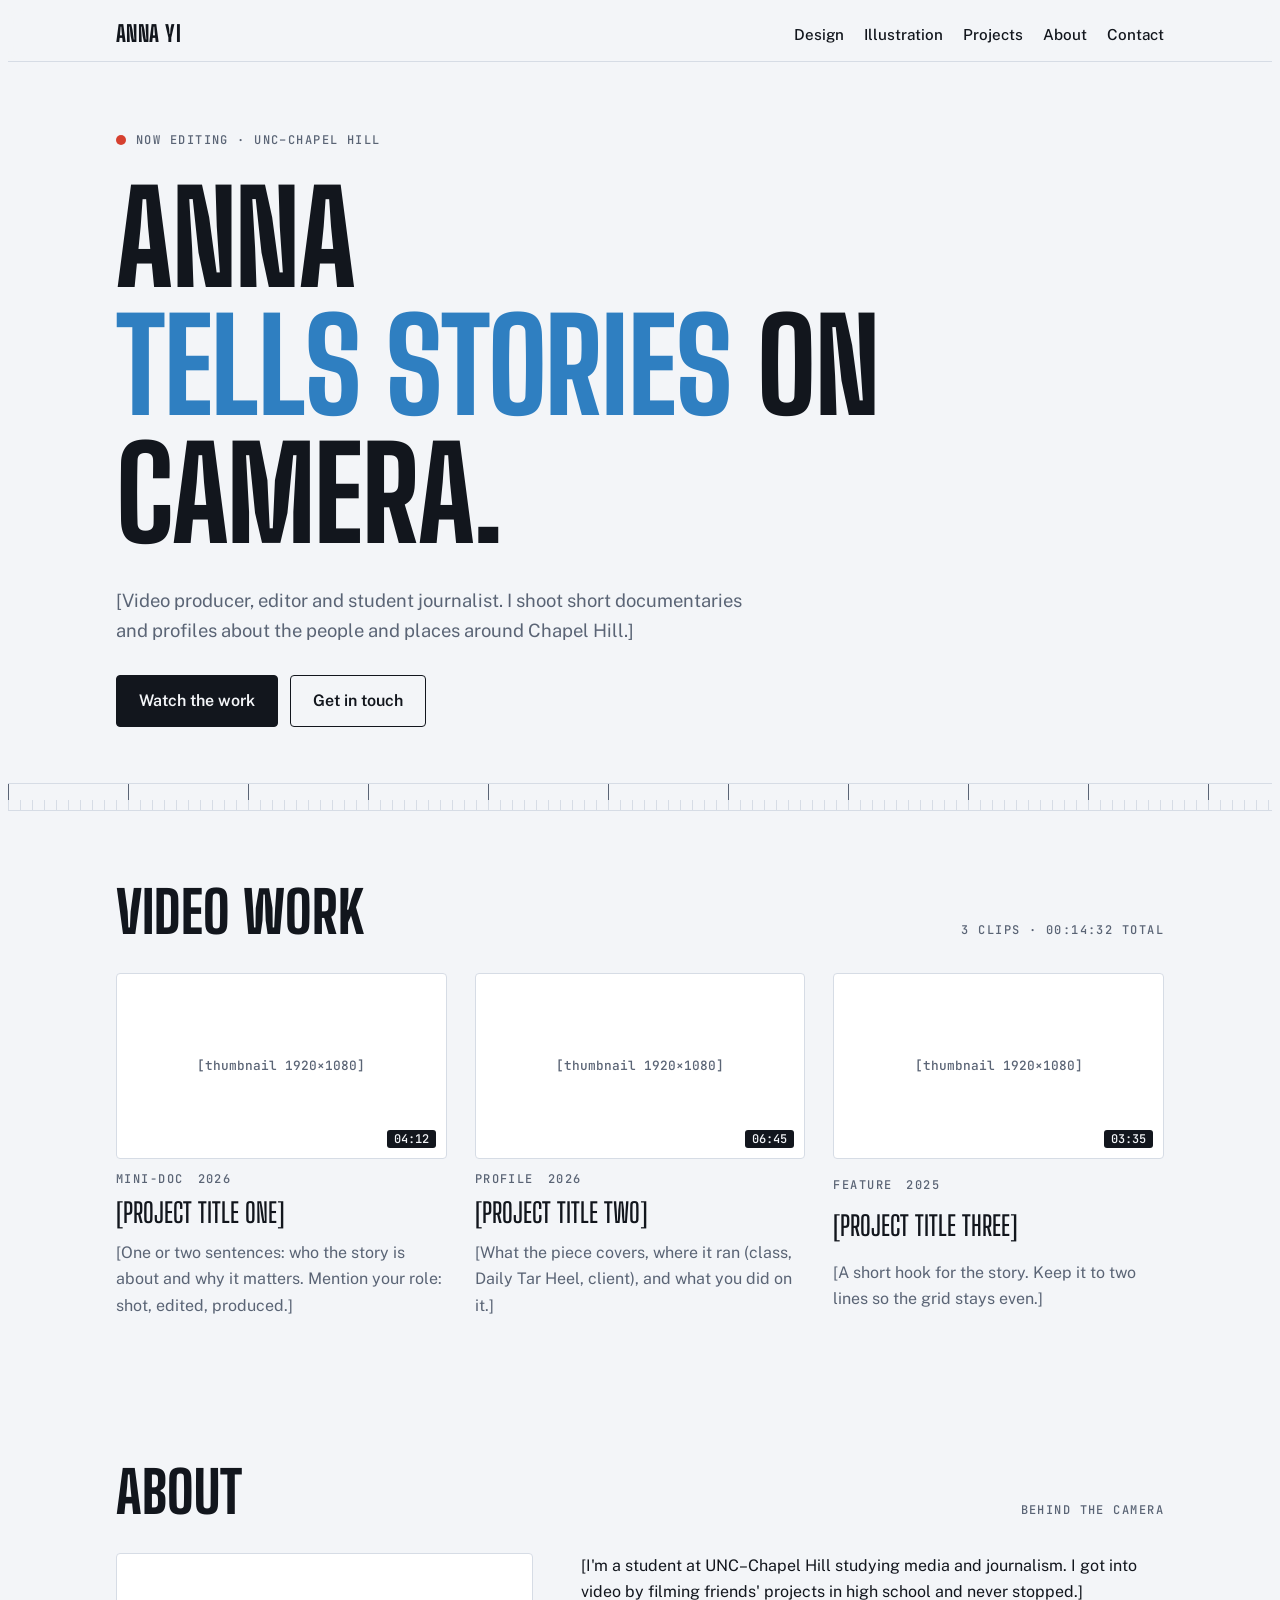
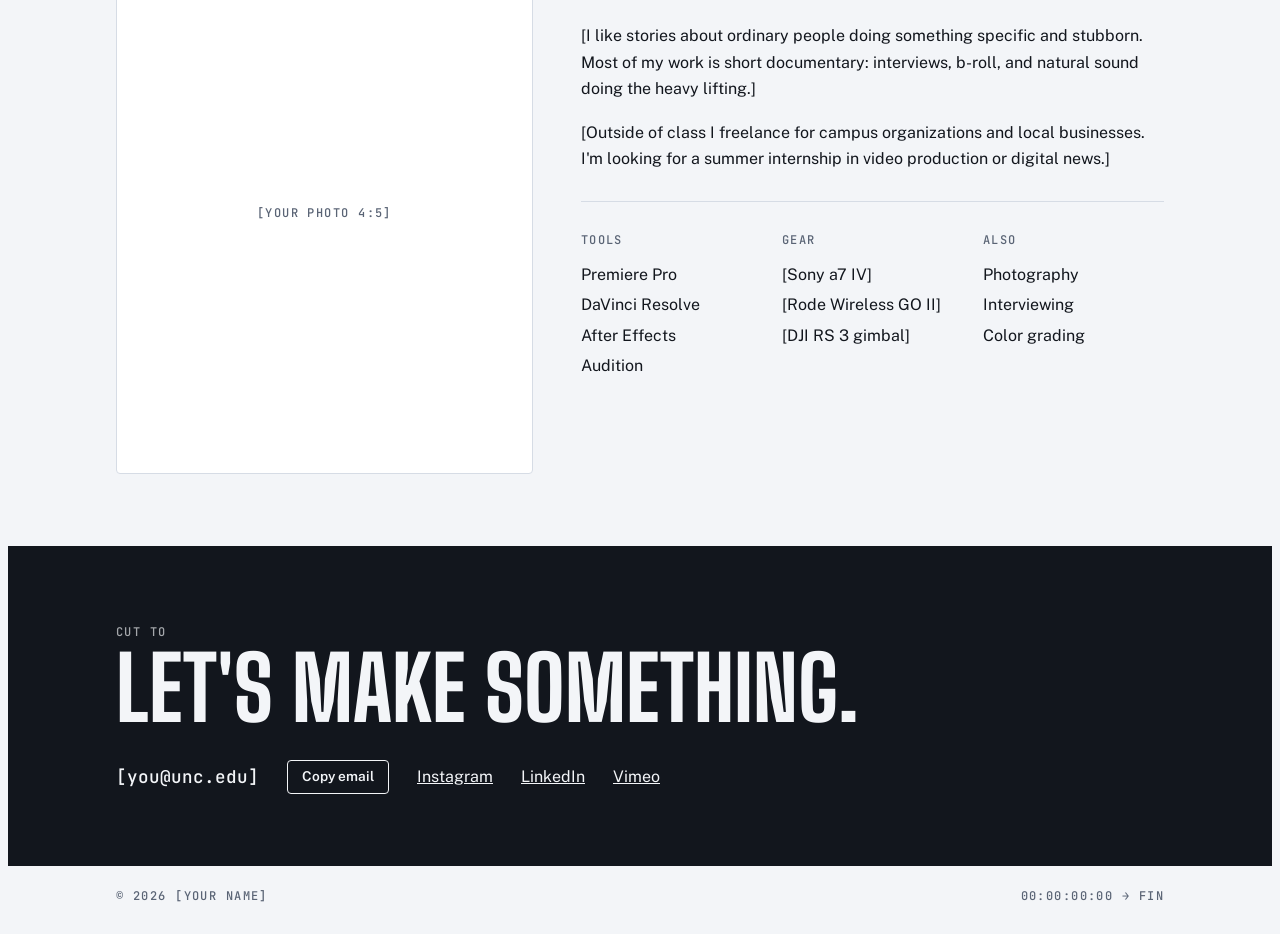
==== commit 814a52fb: "Update index.html" ====
--- a/index.html
+++ b/index.html
@@ -19,7 +19,7 @@
 
 <nav>
   <div class="wrap">
-    <a class="logo" href="index.html">[Your Name]</a>
+    <a class="logo" href="index.html">Anna yi</a>
     <div class="nav-links">
       <a href="design.html">Design</a>
       <a href="illustration.html">Illustration</a>
@@ -33,7 +33,7 @@
 <header class="hero" id="top">
   <div class="wrap">
     <span class="label rec">Now editing · UNC–Chapel Hill</span>
-    <h1>[Your Name]<br><span>tells stories</span> on camera.</h1>
+    <h1>Anna<br><span>tells stories</span> on camera.</h1>
     <p>[Video producer, editor and student journalist. I shoot short documentaries and profiles about the people and places around Chapel Hill.]</p>
     <div class="cta">
       <a class="btn primary" href="#work">Watch the work</a>
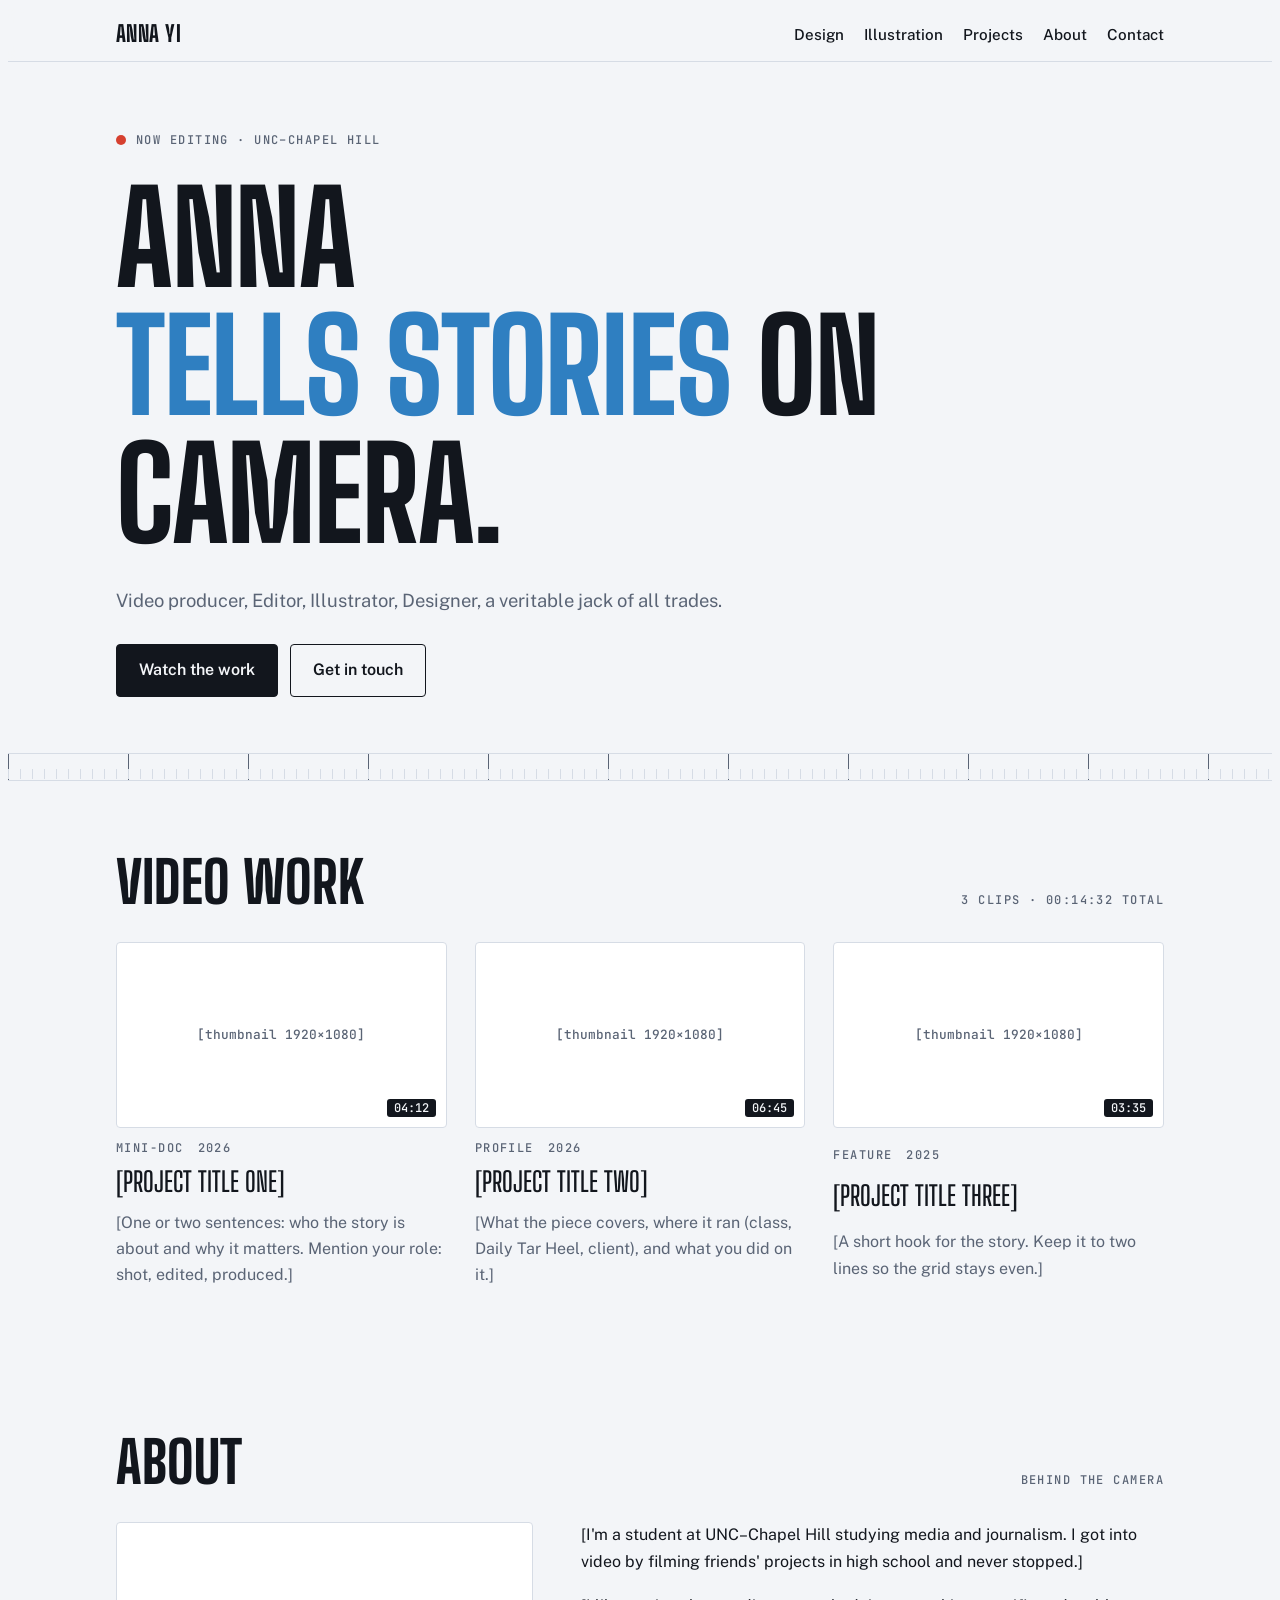
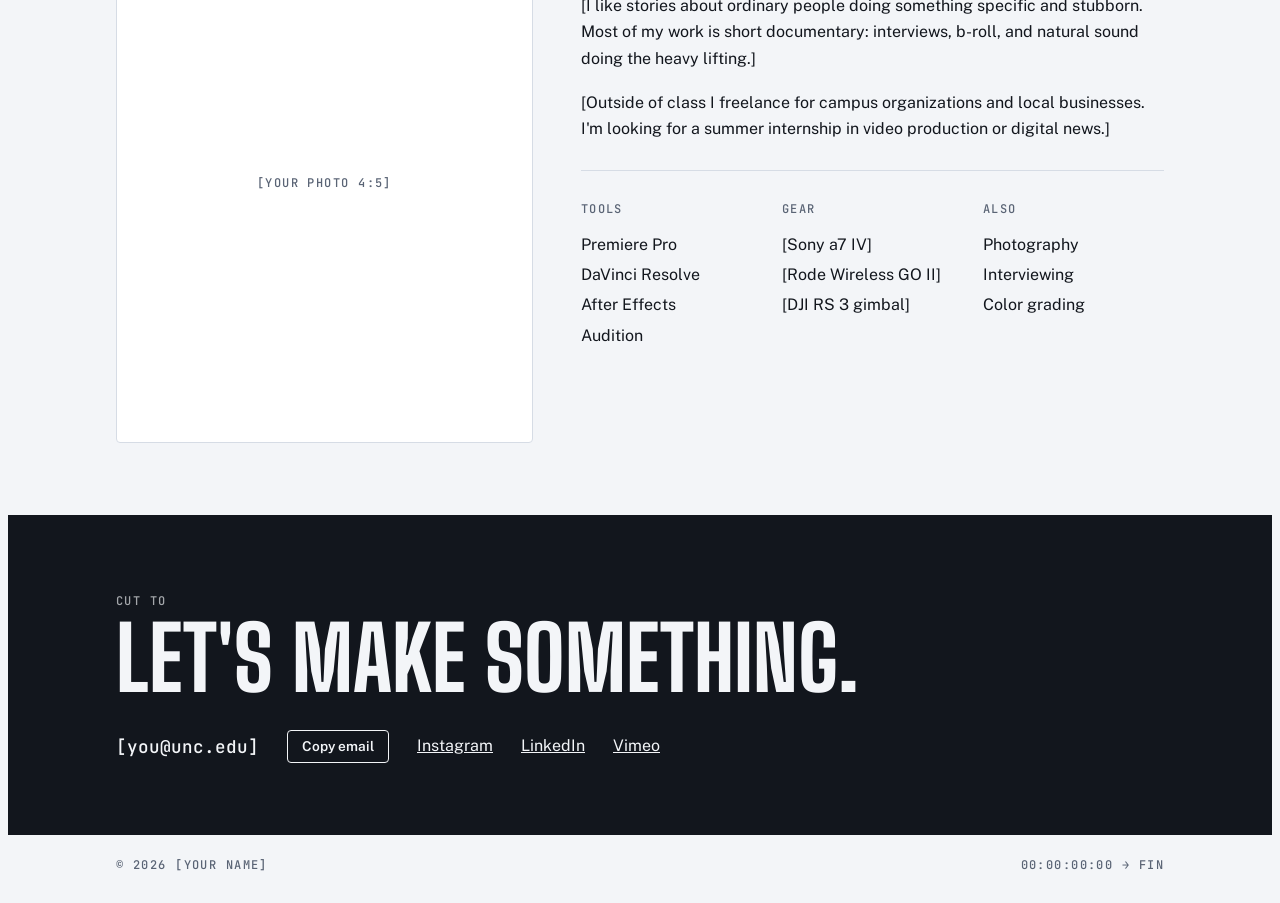
==== commit 36c3f522: "Update index.html" ====
--- a/index.html
+++ b/index.html
@@ -34,7 +34,7 @@
   <div class="wrap">
     <span class="label rec">Now editing · UNC–Chapel Hill</span>
     <h1>Anna<br><span>tells stories</span> on camera.</h1>
-    <p>[Video producer, editor and student journalist. I shoot short documentaries and profiles about the people and places around Chapel Hill.]</p>
+    <p>Video producer, Editor, Illustrator, Designer, a veritable jack of all trades.</p>
     <div class="cta">
       <a class="btn primary" href="#work">Watch the work</a>
       <a class="btn" href="#contact">Get in touch</a>
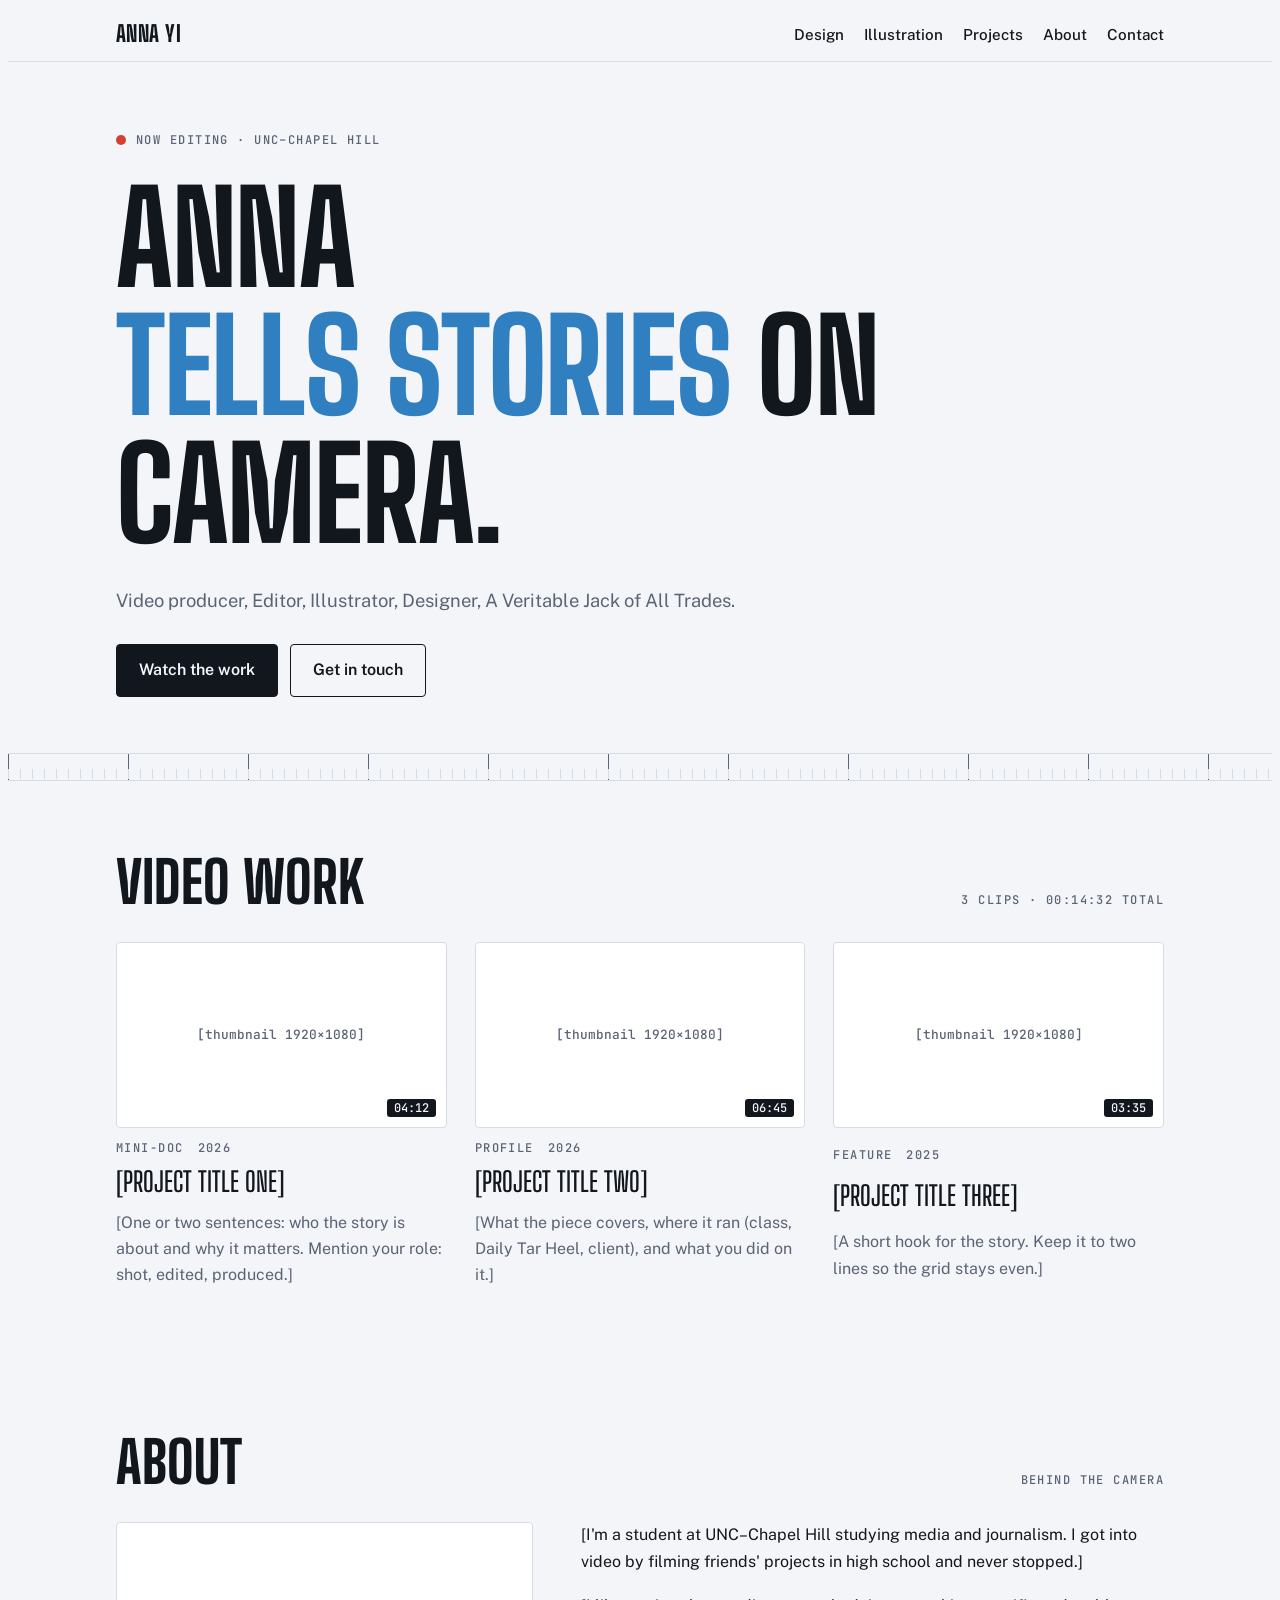
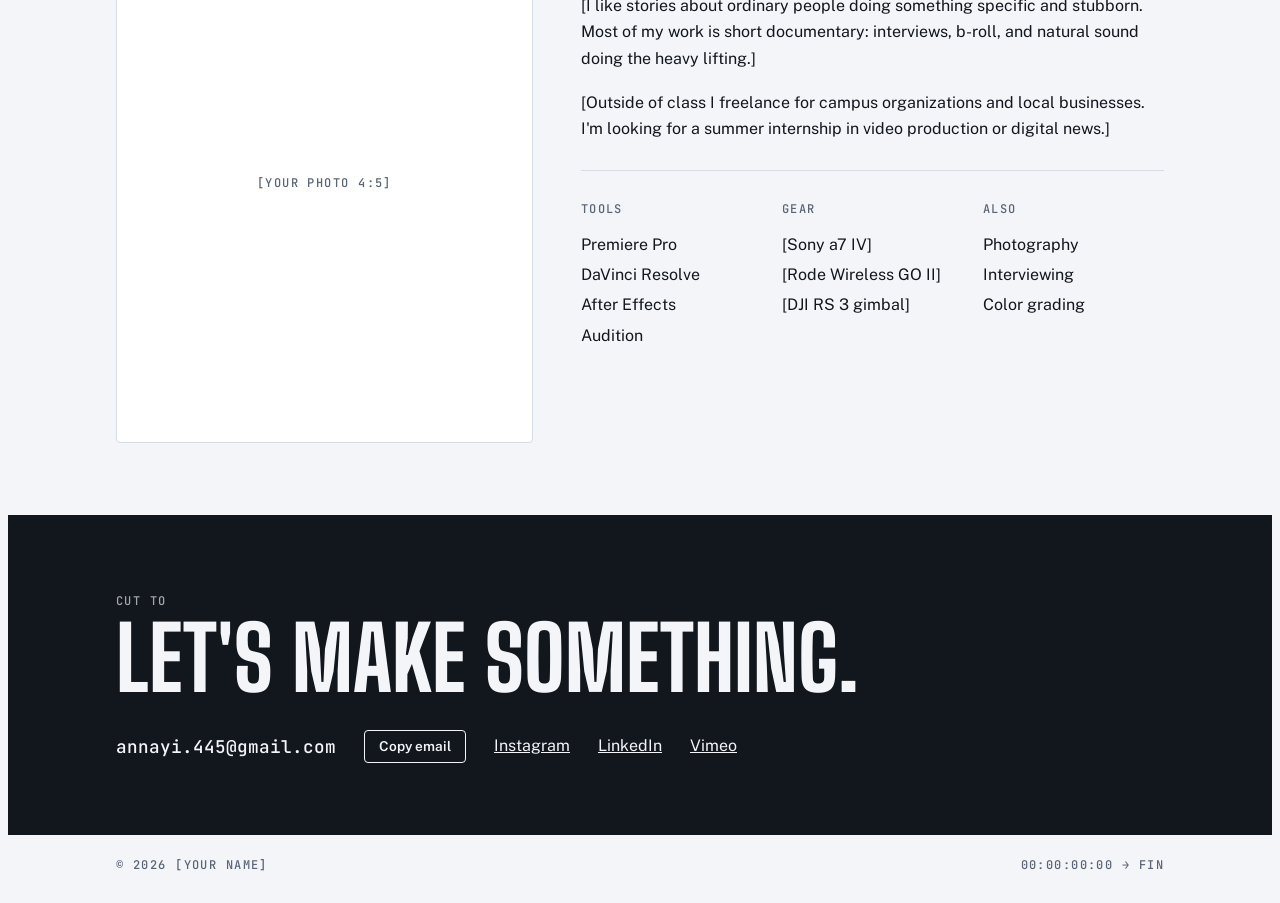
==== commit d337310c: "Update index.html" ====
--- a/index.html
+++ b/index.html
@@ -34,7 +34,7 @@
   <div class="wrap">
     <span class="label rec">Now editing · UNC–Chapel Hill</span>
     <h1>Anna<br><span>tells stories</span> on camera.</h1>
-    <p>Video producer, Editor, Illustrator, Designer, a veritable jack of all trades.</p>
+    <p>Video producer, Editor, Illustrator, Designer, A Veritable Jack of All Trades.</p>
     <div class="cta">
       <a class="btn primary" href="#work">Watch the work</a>
       <a class="btn" href="#contact">Get in touch</a>
@@ -127,7 +127,7 @@
       <span class="label">Cut to</span>
       <h2>Let's make something.</h2>
       <div class="contact-row">
-        <span class="email" id="email">[you@unc.edu]</span>
+        <span class="email" id="email">annayi.445@gmail.com</span>
         <button class="copy" id="copy-btn" type="button">Copy email</button>
         <a href="[https://instagram.com/you]" target="_blank" rel="noopener">Instagram</a>
         <a href="[https://linkedin.com/in/you]" target="_blank" rel="noopener">LinkedIn</a>
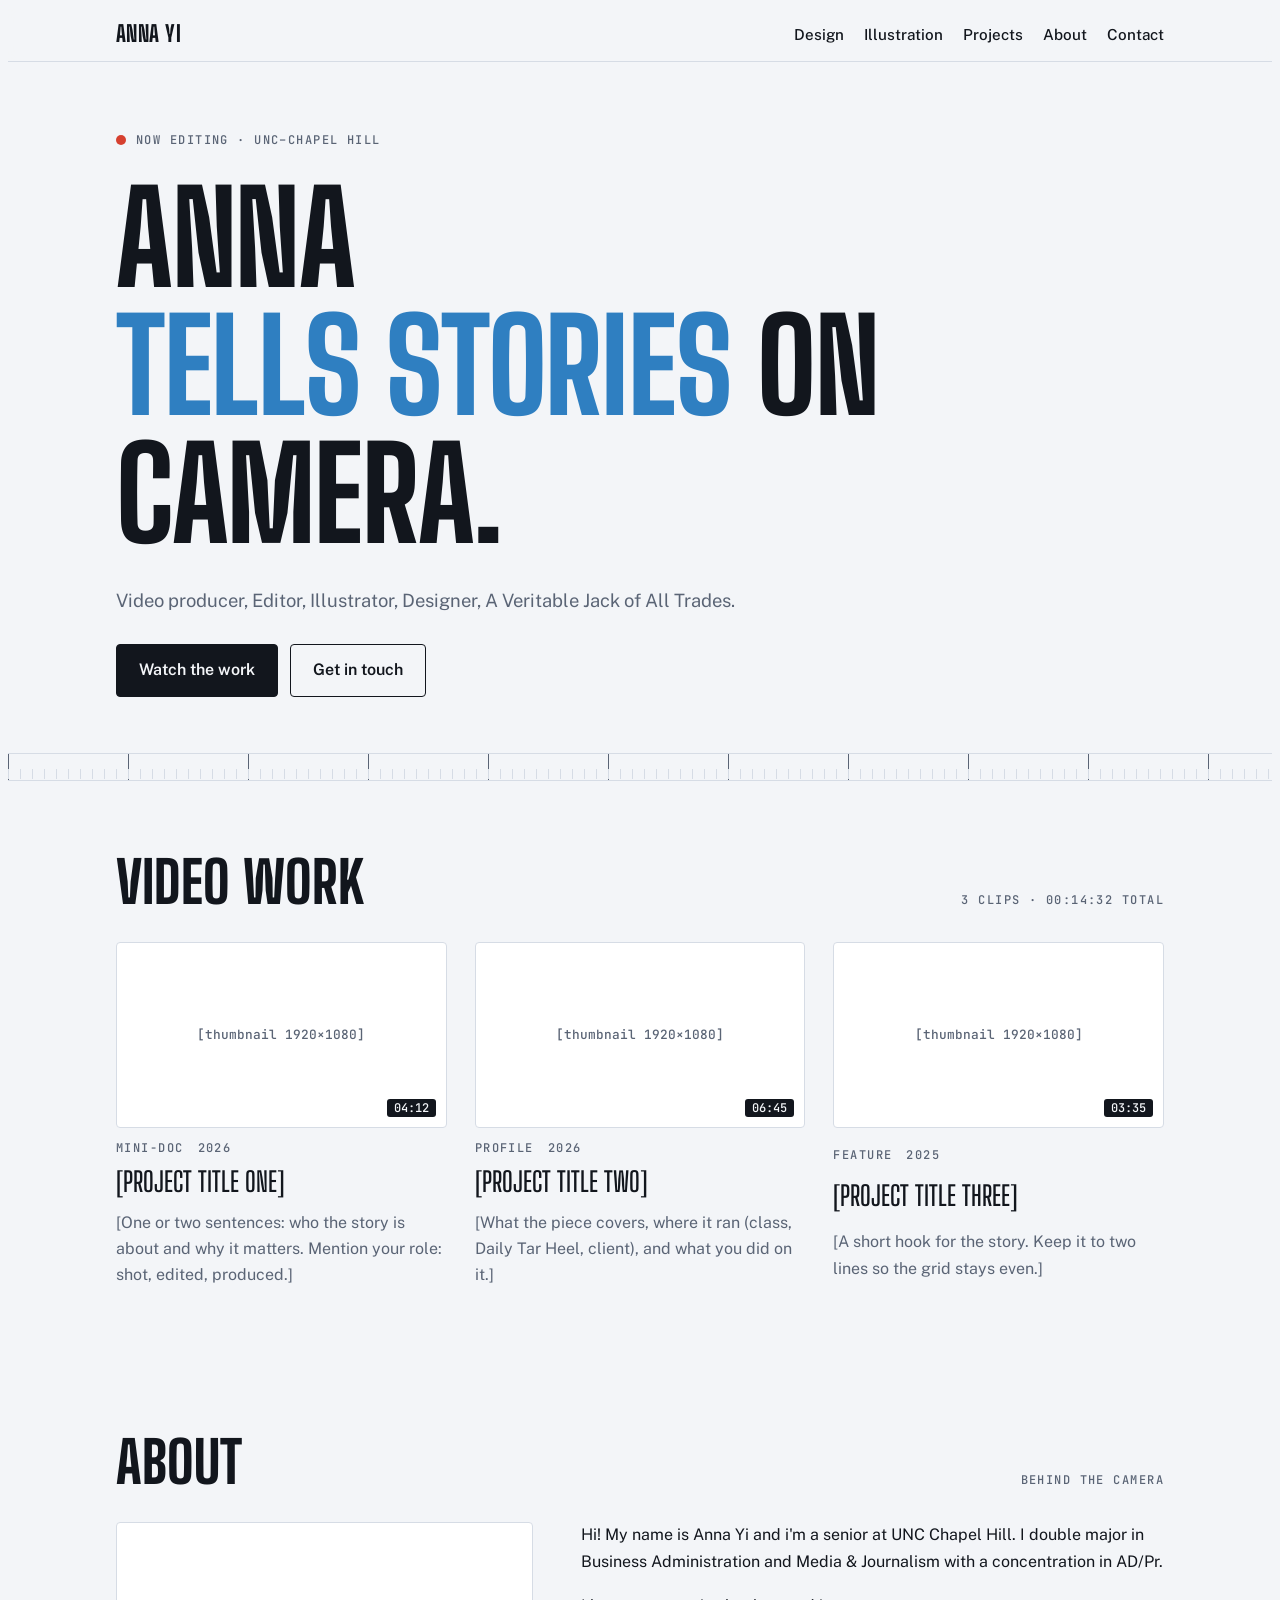
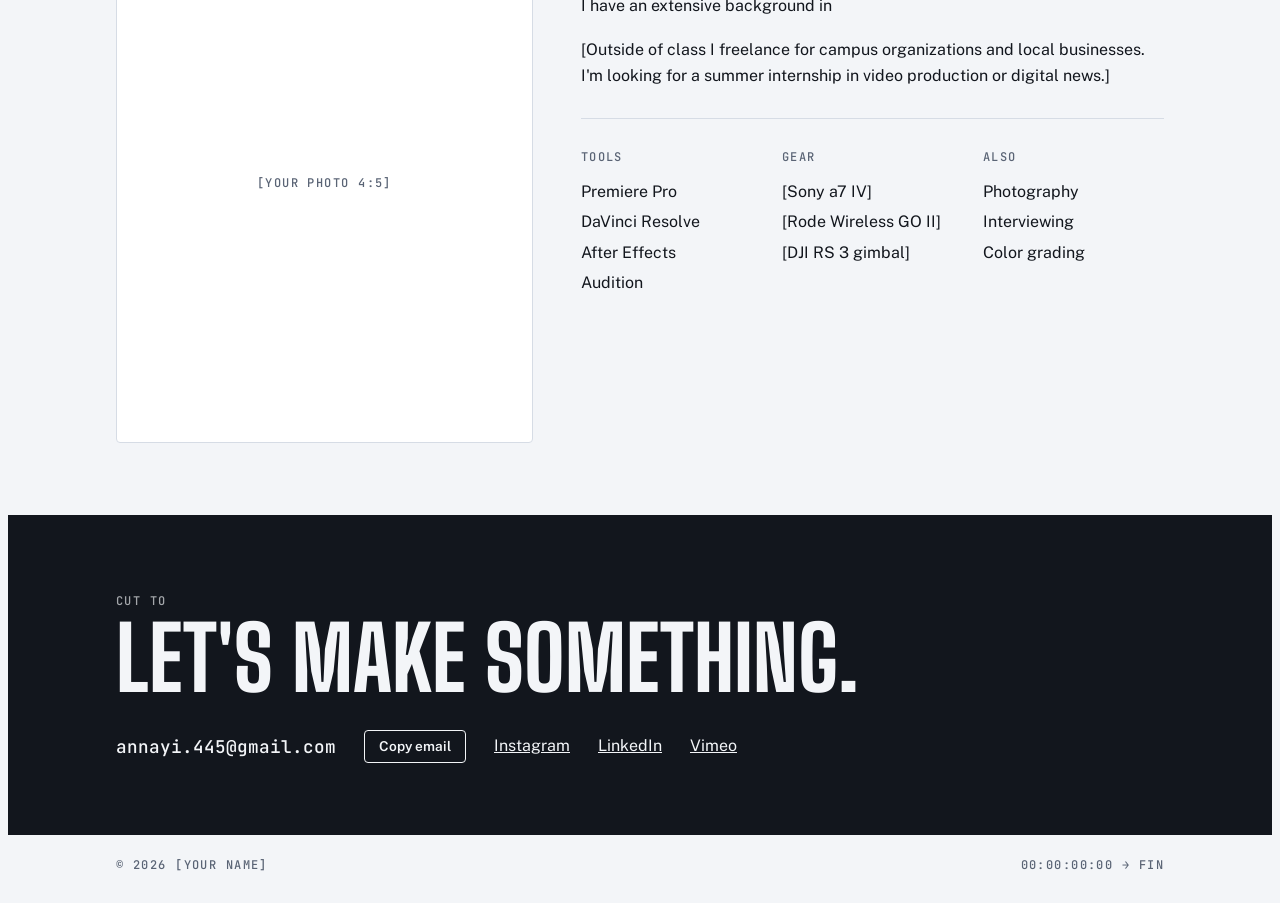
==== commit 890c80b5: "Update index.html" ====
--- a/index.html
+++ b/index.html
@@ -99,8 +99,8 @@
           <div class="placeholder label">[your photo 4:5]</div>
         </div>
         <div class="about-text">
-          <p>[I'm a student at UNC–Chapel Hill studying media and journalism. I got into video by filming friends' projects in high school and never stopped.]</p>
-          <p>[I like stories about ordinary people doing something specific and stubborn. Most of my work is short documentary: interviews, b-roll, and natural sound doing the heavy lifting.]</p>
+          <p>Hi! My name is Anna Yi and i'm a senior at UNC Chapel Hill. I double major in Business Administration and Media & Journalism with a concentration in AD/Pr.</p>
+          <p>I have an extensive background in</p>
           <p>[Outside of class I freelance for campus organizations and local businesses. I'm looking for a summer internship in video production or digital news.]</p>
 
           <div class="kit">
